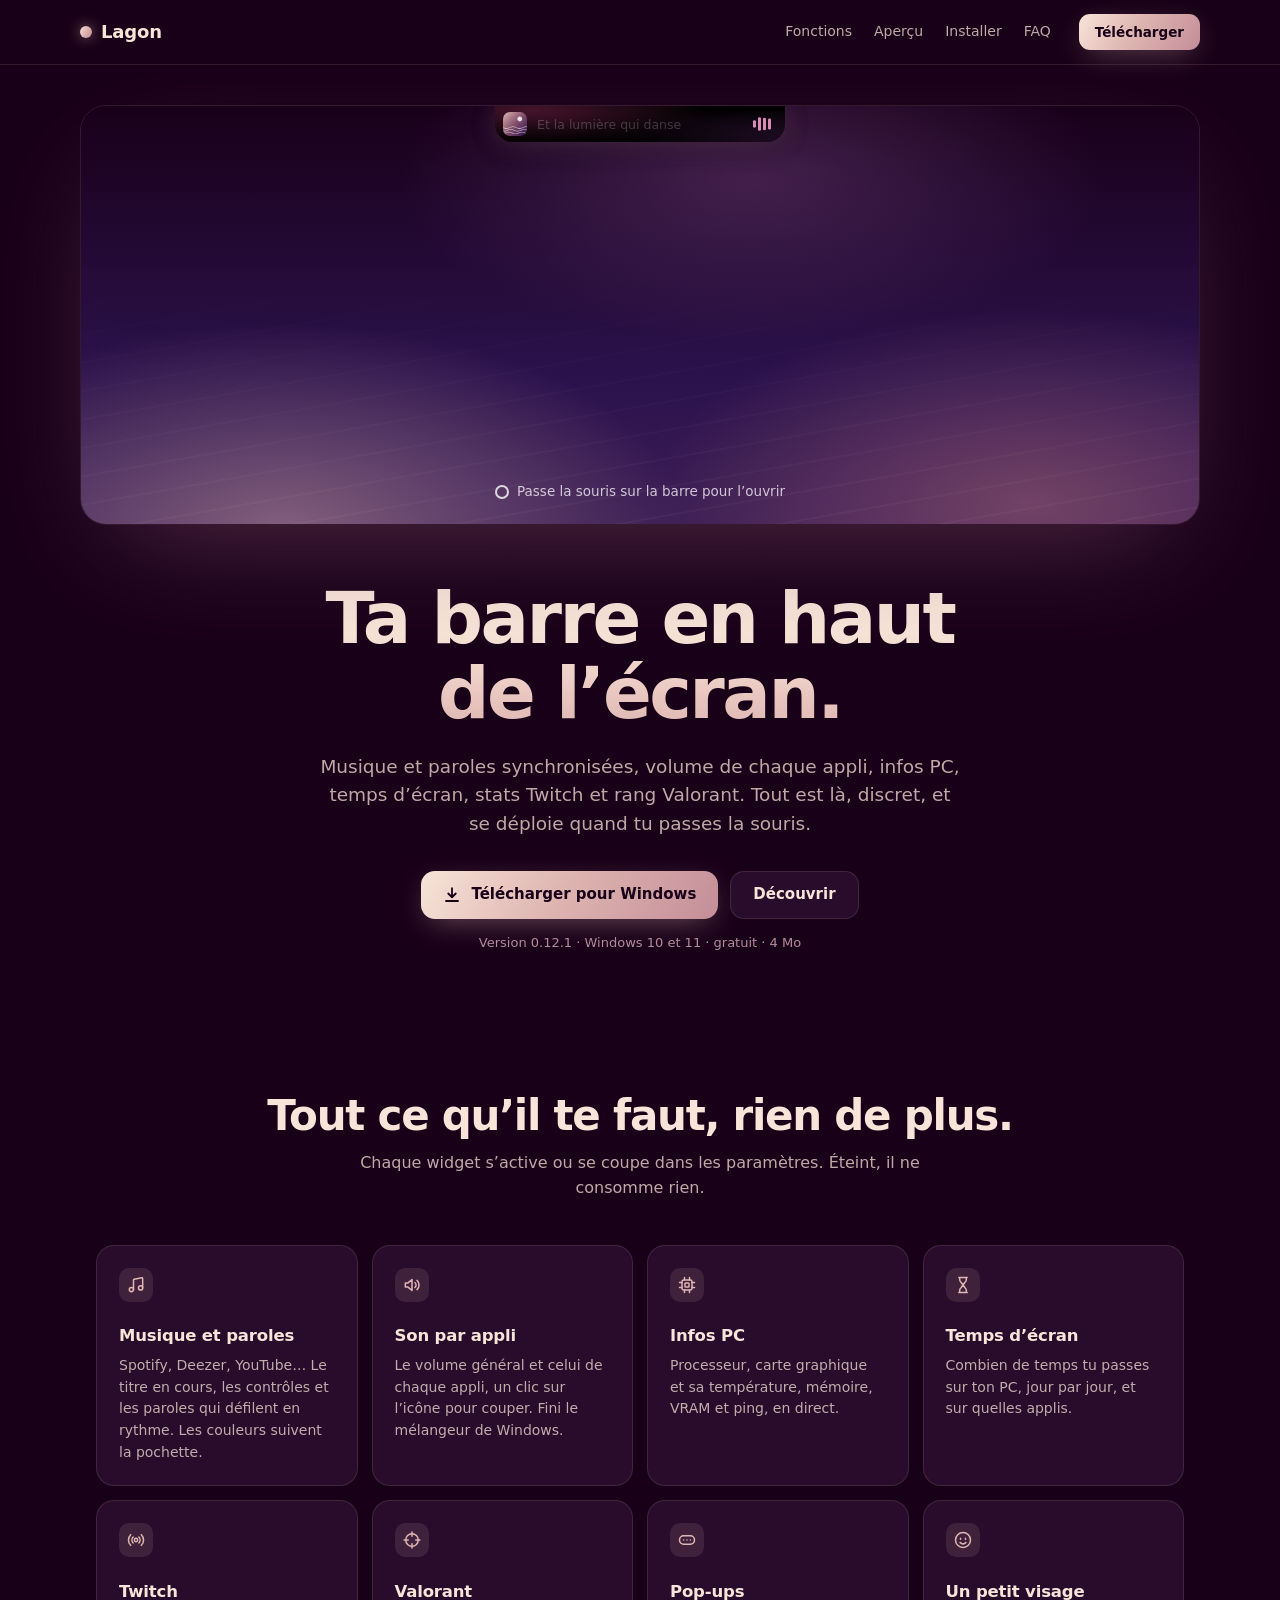
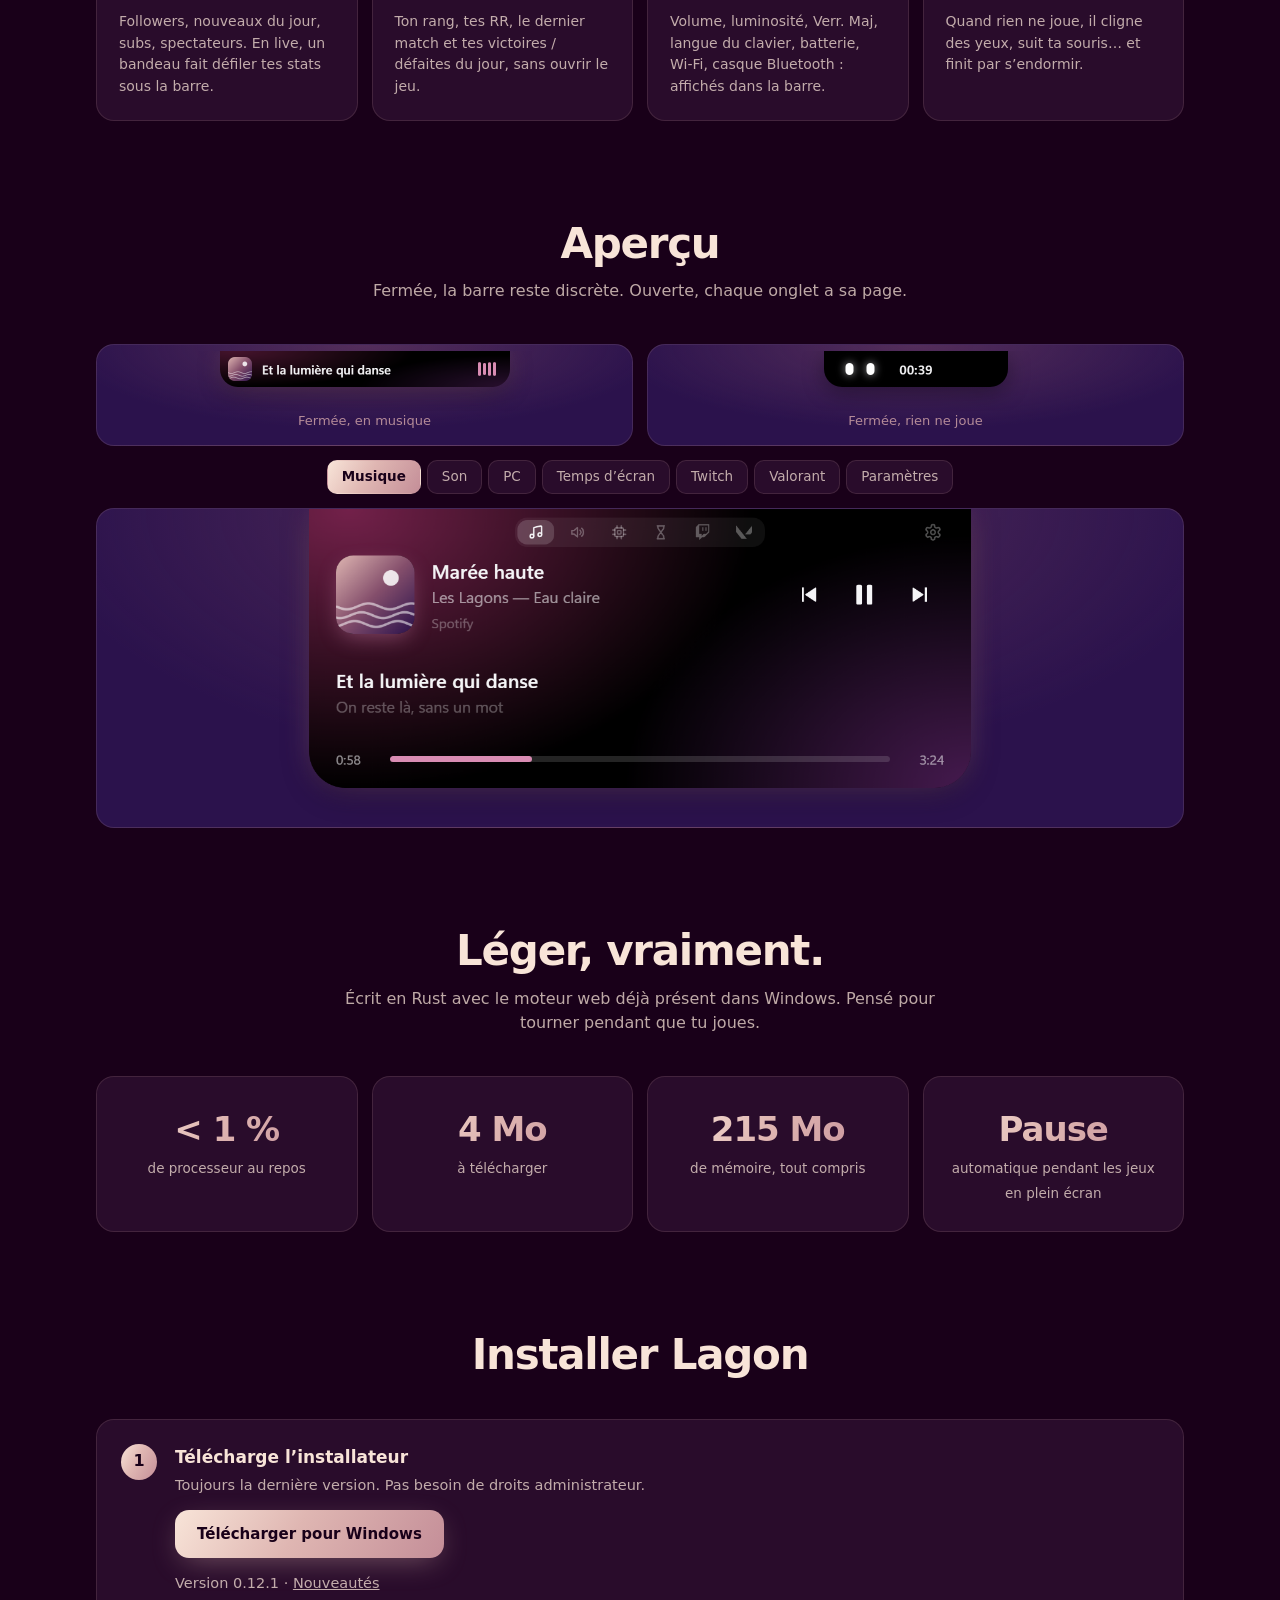
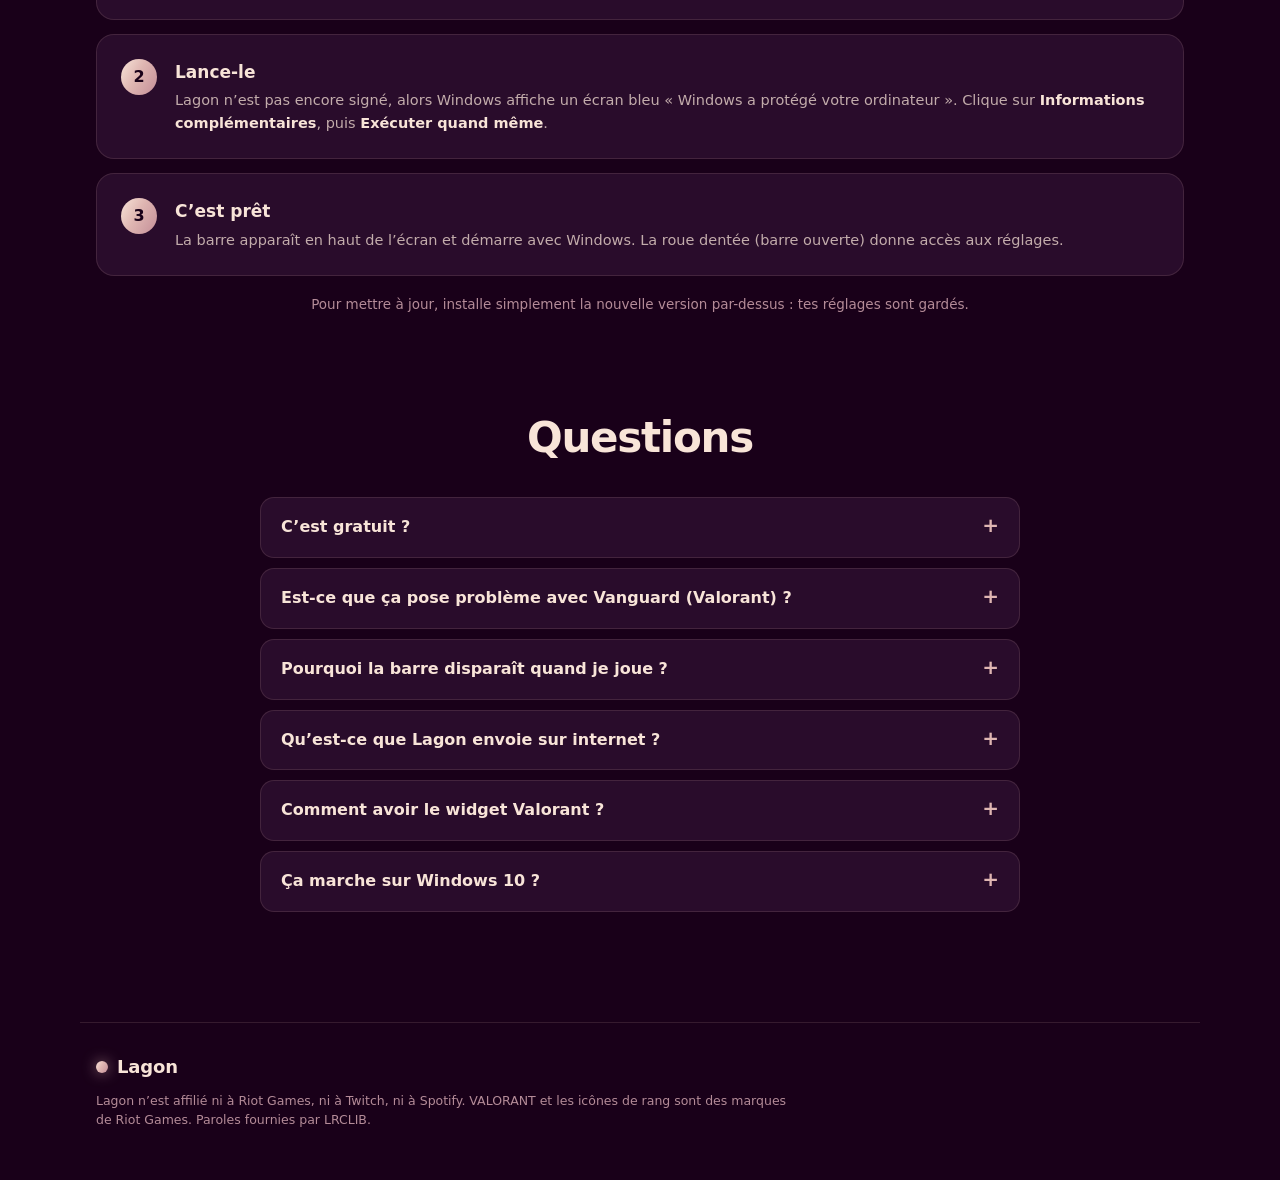
==== index.html @ 58101a04 "Version 0.12.1 : notes et calendrier dans la démo" ====
<!doctype html>
<html lang="fr">
<head>
  <meta charset="utf-8" />
  <meta name="viewport" content="width=device-width, initial-scale=1" />
  <title>Lagon · la barre en haut de ton écran</title>
  <meta name="description" content="Lagon : une barre élégante en haut de l’écran Windows. Musique et paroles, volume par appli, infos PC, temps d’écran, stats Twitch et rang Valorant. Gratuit et léger." />
  <meta property="og:title" content="Lagon · la barre en haut de ton écran" />
  <meta property="og:description" content="Musique et paroles, son, PC, temps d’écran, Twitch et Valorant, dans une barre qui se déploie au survol." />
  <meta property="og:image" content="img/music.png" />
  <meta name="theme-color" content="#190019" />
  <link rel="icon" href="favicon.ico" />
  <link rel="stylesheet" href="site.css" />
</head>
<body>
  <header class="top">
    <a class="brand" href="#"><span class="dot"></span>Lagon</a>
    <nav>
      <a href="#fonctions">Fonctions</a>
      <a href="#apercu">Aperçu</a>
      <a href="#installer">Installer</a>
      <a href="#faq">FAQ</a>
    </nav>
    <a class="btn small dl-link" href="#installer">Télécharger</a>
  </header>

  <!-- hero: a screen with the real Lagon running at its top -->
  <section class="hero">
    <div class="screen" aria-label="Démo de Lagon">
      <div class="wall"></div>
      <div class="demo-wrap"><iframe class="demo" src="demo/index.html" title="Démo interactive de Lagon" loading="eager"></iframe></div>
      <p class="try"><span class="cursor"></span>Passe la souris sur la barre pour l’ouvrir</p>
    </div>

    <div class="hero-text">
      <h1>Ta barre en haut<br />de l’écran.</h1>
      <p class="lead">Musique et paroles synchronisées, volume de chaque appli, infos PC, temps d’écran, stats Twitch et rang Valorant. Tout est là, discret, et se déploie quand tu passes la souris.</p>
      <div class="cta">
        <a class="btn dl-link" href="#installer">
          <svg viewBox="0 0 24 24" aria-hidden="true"><path d="M12 3v12m0 0-5-5m5 5 5-5M4 20h16"/></svg>
          Télécharger pour Windows
        </a>
        <a class="btn ghost" href="#fonctions">Découvrir</a>
      </div>
      <p class="meta"><span class="dl-version">Version 0.12.1</span> · Windows 10 et 11 · gratuit · 4 Mo</p>
    </div>
  </section>

  <!-- features -->
  <section id="fonctions" class="section">
    <h2>Tout ce qu’il te faut, rien de plus.</h2>
    <p class="sub">Chaque widget s’active ou se coupe dans les paramètres. Éteint, il ne consomme rien.</p>
    <div class="features">
      <article class="f">
        <svg viewBox="0 0 24 24"><path d="M9 17.5V6.2a1 1 0 0 1 .78-.98l9-2A1 1 0 0 1 20 4.2v11.3"/><circle cx="6.5" cy="17.5" r="2.5"/><circle cx="17.5" cy="15.5" r="2.5"/></svg>
        <h3>Musique et paroles</h3>
        <p>Spotify, Deezer, YouTube… Le titre en cours, les contrôles et les paroles qui défilent en rythme. Les couleurs suivent la pochette.</p>
      </article>
      <article class="f">
        <svg viewBox="0 0 24 24"><path d="M4 9.5h3.2L12 5.5v13l-4.8-4H4z"/><path d="M15.5 9a4 4 0 0 1 0 6M18 6.5a7.5 7.5 0 0 1 0 11"/></svg>
        <h3>Son par appli</h3>
        <p>Le volume général et celui de chaque appli, un clic sur l’icône pour couper. Fini le mélangeur de Windows.</p>
      </article>
      <article class="f">
        <svg viewBox="0 0 24 24"><rect x="6" y="6" width="12" height="12" rx="2"/><rect x="9.5" y="9.5" width="5" height="5" rx="1"/><path d="M9 3v3M15 3v3M9 18v3M15 18v3M3 9h3M3 15h3M18 9h3M18 15h3"/></svg>
        <h3>Infos PC</h3>
        <p>Processeur, carte graphique et sa température, mémoire, VRAM et ping, en direct.</p>
      </article>
      <article class="f">
        <svg viewBox="0 0 24 24"><path d="M7 3h10M7 21h10M8 3v2.5a4 4 0 0 0 1.6 3.2L12 12l-2.4 3.3A4 4 0 0 0 8 18.5V21M16 3v2.5a4 4 0 0 1-1.6 3.2L12 12l2.4 3.3a4 4 0 0 1 1.6 3.2V21"/></svg>
        <h3>Temps d’écran</h3>
        <p>Combien de temps tu passes sur ton PC, jour par jour, et sur quelles applis.</p>
      </article>
      <article class="f">
        <svg viewBox="0 0 24 24"><circle cx="12" cy="12" r="2"/><path d="M8.5 15.5a5 5 0 0 1 0-7M15.5 8.5a5 5 0 0 1 0 7M5.6 18.4a9 9 0 0 1 0-12.8M18.4 5.6a9 9 0 0 1 0 12.8"/></svg>
        <h3>Twitch</h3>
        <p>Followers, nouveaux du jour, subs, spectateurs. En live, un bandeau fait défiler tes stats sous la barre.</p>
      </article>
      <article class="f">
        <svg viewBox="0 0 24 24"><circle cx="12" cy="12" r="7.5"/><path d="M12 2.5v5M12 16.5v5M2.5 12h5M16.5 12h5"/></svg>
        <h3>Valorant</h3>
        <p>Ton rang, tes RR, le dernier match et tes victoires / défaites du jour, sans ouvrir le jeu.</p>
      </article>
      <article class="f">
        <svg viewBox="0 0 24 24"><rect x="3" y="7" width="18" height="10" rx="5"/><path d="M8 12h.01M12 12h.01M16 12h.01"/></svg>
        <h3>Pop-ups</h3>
        <p>Volume, luminosité, Verr. Maj, langue du clavier, batterie, Wi-Fi, casque Bluetooth : affichés dans la barre.</p>
      </article>
      <article class="f">
        <svg viewBox="0 0 24 24"><circle cx="12" cy="12" r="9"/><path d="M9 10v1M15 10v1M8.5 15a4.5 4.5 0 0 0 7 0"/></svg>
        <h3>Un petit visage</h3>
        <p>Quand rien ne joue, il cligne des yeux, suit ta souris… et finit par s’endormir.</p>
      </article>
    </div>
  </section>

  <!-- screenshots -->
  <section id="apercu" class="section">
    <h2>Aperçu</h2>
    <p class="sub">Fermée, la barre reste discrète. Ouverte, chaque onglet a sa page.</p>
    <div class="closed-shots">
      <figure><img src="img/closed-music.png" alt="Barre fermée pendant la musique : la ligne de paroles en cours" /><figcaption>Fermée, en musique</figcaption></figure>
      <figure><img src="img/closed-face.png" alt="Barre fermée sans musique : l’heure et le petit visage" /><figcaption>Fermée, rien ne joue</figcaption></figure>
    </div>
    <div class="gallery">
      <div class="g-tabs" role="tablist">
        <button role="tab" data-shot="music" class="on">Musique</button>
        <button role="tab" data-shot="sound">Son</button>
        <button role="tab" data-shot="pc">PC</button>
        <button role="tab" data-shot="time">Temps d’écran</button>
        <button role="tab" data-shot="twitch">Twitch</button>
        <button role="tab" data-shot="valorant">Valorant</button>
        <button role="tab" data-shot="settings">Paramètres</button>
      </div>
      <div class="g-view"><img class="g-img" src="img/music.png" alt="Page Musique de Lagon" /></div>
    </div>
  </section>

  <!-- light -->
  <section class="section light">
    <h2>Léger, vraiment.</h2>
    <p class="sub">Écrit en Rust avec le moteur web déjà présent dans Windows. Pensé pour tourner pendant que tu joues.</p>
    <div class="numbers">
      <div><b>&lt; 1 %</b><span>de processeur au repos</span></div>
      <div><b>4 Mo</b><span>à télécharger</span></div>
      <div><b>215 Mo</b><span>de mémoire, tout compris</span></div>
      <div><b>Pause</b><span>automatique pendant les jeux en plein écran</span></div>
    </div>
  </section>

  <!-- install -->
  <section id="installer" class="section">
    <h2>Installer Lagon</h2>
    <ol class="steps">
      <li>
        <span class="n">1</span>
        <div><h3>Télécharge l’installateur</h3><p>Toujours la dernière version. Pas besoin de droits administrateur.</p>
          <a class="btn dl-link" href="#">Télécharger pour Windows</a>
          <p class="meta"><span class="dl-version">Version 0.12.1</span> · <a class="dl-notes" href="#">Nouveautés</a></p></div>
      </li>
      <li>
        <span class="n">2</span>
        <div><h3>Lance-le</h3><p>Lagon n’est pas encore signé, alors Windows affiche un écran bleu « Windows a protégé votre ordinateur ». Clique sur <b>Informations complémentaires</b>, puis <b>Exécuter quand même</b>.</p></div>
      </li>
      <li>
        <span class="n">3</span>
        <div><h3>C’est prêt</h3><p>La barre apparaît en haut de l’écran et démarre avec Windows. La roue dentée (barre ouverte) donne accès aux réglages.</p></div>
      </li>
    </ol>
    <p class="note">Pour mettre à jour, installe simplement la nouvelle version par-dessus : tes réglages sont gardés.</p>
  </section>

  <!-- faq -->
  <section id="faq" class="section">
    <h2>Questions</h2>
    <div class="faq">
      <details><summary>C’est gratuit ?</summary><p>Oui.</p></details>
      <details><summary>Est-ce que ça pose problème avec Vanguard (Valorant) ?</summary><p>Lagon ne touche jamais au jeu : il ne lit pas sa mémoire et ne s’injecte pas dedans. C’est une fenêtre Windows ordinaire, comme Discord ou Spotify. Ton rang vient d’internet (API HenrikDev), pas du jeu.</p></details>
      <details><summary>Pourquoi la barre disparaît quand je joue ?</summary><p>Par défaut, Lagon se cache et se met en pause quand un jeu est en plein écran, pour ne rien te prendre en performances. Tu peux changer ça dans Paramètres → Performance. En mode « plein écran » exclusif, Windows n’affiche de toute façon aucune fenêtre par-dessus le jeu : passe en « fenêtré plein écran » pour voir la barre.</p></details>
      <details><summary>Qu’est-ce que Lagon envoie sur internet ?</summary><p>Seulement ce que tu actives : la recherche des paroles (LRCLIB), tes stats Twitch si tu connectes ta chaîne, ton rang si tu ajoutes ta clé HenrikDev. Pas de compte Lagon, pas de publicité, pas de suivi. Tes identifiants Twitch et ta clé sont chiffrés sur ton PC.</p></details>
      <details><summary>Comment avoir le widget Valorant ?</summary><p>Crée une clé gratuite sur le tableau de bord HenrikDev, puis dans Lagon : Paramètres → Valorant, ajoute ton Riot ID (Pseudo#TAG), ta région et colle la clé.</p></details>
      <details><summary>Ça marche sur Windows 10 ?</summary><p>Oui, Windows 10 et 11 (64 bits).</p></details>
    </div>
  </section>

  <footer class="foot">
    <p><span class="brand"><span class="dot"></span>Lagon</span></p>
    <p class="legal">Lagon n’est affilié ni à Riot Games, ni à Twitch, ni à Spotify. VALORANT et les icônes de rang sont des marques de Riot Games. Paroles fournies par LRCLIB.</p>
  </footer>

  <script src="site.js"></script>
</body>
</html>
---- site.css ----
:root {
  /* palette: #190019 #2B124C #522B5B #854F6C #DFB6B2 #F8E4D8 */
  --bg: #190019;
  --bg2: #2b124c;
  --plum: #522b5b;
  --mauve: #854f6c;
  --blush: #dfb6b2;
  --cream: #f8e4d8;
  --card: rgba(82, 43, 91, 0.28);
  --line: rgba(223, 182, 178, 0.14);
  --text: var(--cream);
  --dim: rgba(248, 228, 216, 0.74);
  --faint: #b48b98;
  --ink: #190019;                 /* text on light buttons */
  --a1: var(--blush);
  --a2: var(--mauve);
  --grad: linear-gradient(120deg, var(--cream), var(--blush) 45%, #c48e98);
  --radius: 18px;
  --ease: cubic-bezier(0.2, 0.8, 0.2, 1);
}

* { box-sizing: border-box; margin: 0; padding: 0; }
html { scroll-behavior: smooth; }
body {
  background: var(--bg);
  color: var(--text);
  font-family: "Segoe UI Variable Display", "Segoe UI", system-ui, -apple-system, sans-serif;
  line-height: 1.55;
  -webkit-font-smoothing: antialiased;
  overflow-x: hidden;
}
a { color: inherit; text-decoration: none; }
img { max-width: 100%; display: block; }
svg { fill: none; stroke: currentColor; stroke-width: 1.8; stroke-linecap: round; stroke-linejoin: round; }

/* ---------- header ---------- */
.top {
  position: sticky; top: 0; z-index: 10;
  display: flex; align-items: center; gap: 28px;
  padding: 14px max(16px, calc((100vw - 1120px) / 2));
  background: rgba(25, 0, 25, 0.75);
  backdrop-filter: blur(14px);
  border-bottom: 1px solid var(--line);
}
.brand { display: inline-flex; align-items: center; gap: 9px; font-weight: 700; font-size: 18px; letter-spacing: -0.01em; }
.dot { width: 12px; height: 12px; border-radius: 50%; background: var(--grad); box-shadow: 0 0 14px rgba(223, 182, 178, 0.6); }
.top nav { display: flex; gap: 22px; margin-left: auto; font-size: 14px; color: var(--dim); }
.top nav a:hover { color: var(--text); }

/* ---------- buttons ---------- */
.btn {
  display: inline-flex; align-items: center; gap: 10px;
  height: 48px; padding: 0 22px; border-radius: 14px;
  background: var(--grad); color: var(--ink); font-weight: 650; font-size: 15px;
  box-shadow: 0 8px 30px -8px rgba(223, 182, 178, 0.45);
  transition: transform 0.2s var(--ease), box-shadow 0.2s var(--ease), filter 0.2s;
}
.btn:hover { transform: translateY(-2px); box-shadow: 0 14px 36px -10px rgba(223, 182, 178, 0.6); }
.btn svg { width: 18px; height: 18px; stroke-width: 2.4; }
.btn.small { height: 36px; padding: 0 16px; font-size: 13.5px; border-radius: 11px; }
.btn.ghost { background: var(--card); color: var(--text); border: 1px solid var(--line); box-shadow: none; }
.btn.ghost:hover { background: rgba(133, 79, 108, 0.35); }

/* ---------- hero ---------- */
.hero { padding: 40px 16px 30px; max-width: 1152px; margin: 0 auto; }
.screen {
  position: relative; height: 420px; border-radius: 26px; overflow: hidden;
  border: 1px solid var(--line);
  box-shadow: 0 40px 120px -40px rgba(133, 79, 108, 0.6);
}
.wall {
  position: absolute; inset: 0;
  background:
    radial-gradient(60% 80% at 18% 100%, rgba(223, 182, 178, 0.42), transparent 60%),
    radial-gradient(55% 75% at 85% 95%, rgba(133, 79, 108, 0.75), transparent 62%),
    radial-gradient(45% 55% at 60% 18%, rgba(82, 43, 91, 0.7), transparent 70%),
    linear-gradient(180deg, #190019, #2b124c 65%, #3c1d55);
}
.wall::after { /* soft water lines */
  content: ""; position: absolute; inset: 0;
  background: repeating-linear-gradient(170deg, rgba(248, 228, 216, 0.04) 0 2px, transparent 2px 28px);
  mask-image: linear-gradient(180deg, transparent 35%, #000);
}
/* same size as Lagon's window: room for the big settings card (720x420) */
.demo-wrap { position: absolute; z-index: 1; top: 0; left: 50%; width: 800px; height: 456px; transform: translateX(-50%) scale(var(--s, 1)); transform-origin: top center; }
.demo { width: 800px; height: 456px; border: 0; background: transparent; color-scheme: normal; }
.try {
  position: absolute; left: 0; right: 0; bottom: 22px; text-align: center;
  font-size: 13.5px; color: rgba(255, 255, 255, 0.75);
  display: flex; align-items: center; justify-content: center; gap: 8px;
}
.cursor { width: 14px; height: 14px; border: 2px solid rgba(255, 255, 255, 0.8); border-radius: 50%; animation: ping 1.8s var(--ease) infinite; }
@keyframes ping { 0% { transform: scale(0.7); opacity: 1; } 100% { transform: scale(1.4); opacity: 0; } }
@media (prefers-reduced-motion: reduce) { .cursor { animation: none; } html { scroll-behavior: auto; } }

.hero-text { text-align: center; padding: 56px 0 20px; }
h1 {
  font-size: clamp(38px, 6.4vw, 72px); line-height: 1.04; letter-spacing: -0.035em; font-weight: 750;
  background: linear-gradient(180deg, var(--cream) 35%, var(--blush)); -webkit-background-clip: text; background-clip: text; color: transparent;
}
.lead { max-width: 640px; margin: 22px auto 0; font-size: clamp(16px, 2vw, 18.5px); color: var(--dim); }
.cta { display: flex; gap: 12px; justify-content: center; flex-wrap: wrap; margin-top: 32px; }
.meta { margin-top: 14px; font-size: 13px; color: var(--faint); }
.meta a { text-decoration: underline; }

/* ---------- sections ---------- */
.section { max-width: 1120px; margin: 0 auto; padding: 90px 16px 10px; scroll-margin-top: 0; }
.section h2 { scroll-margin-top: 90px; }
h2 { font-size: clamp(28px, 4vw, 42px); letter-spacing: -0.03em; line-height: 1.1; font-weight: 720; text-align: center; }
.sub { text-align: center; color: var(--dim); margin: 12px auto 0; max-width: 620px; }

.features { display: grid; grid-template-columns: repeat(4, 1fr); gap: 14px; margin-top: 44px; }
.f {
  padding: 22px; border-radius: var(--radius); background: var(--card); border: 1px solid var(--line);
  transition: transform 0.25s var(--ease), border-color 0.25s, background 0.25s;
}
.f:hover { transform: translateY(-3px); border-color: rgba(223, 182, 178, 0.35); background: rgba(82, 43, 91, 0.42); }
.f svg { width: 34px; height: 34px; padding: 7px; border-radius: 10px; color: var(--blush); background: rgba(223, 182, 178, 0.12); }
.f h3 { font-size: 16.5px; margin: 14px 0 6px; letter-spacing: -0.01em; }
.f p { font-size: 14px; color: var(--dim); }

/* ---------- screenshots ---------- */
.closed-shots { display: grid; grid-template-columns: 1fr 1fr; gap: 14px; margin-top: 40px; }
.closed-shots figure, .g-view {
  border-radius: var(--radius); border: 1px solid var(--line);
  background: radial-gradient(80% 120% at 50% 0%, rgba(133, 79, 108, 0.45), transparent 70%), var(--bg2);
}
.closed-shots figure { padding: 0 10px 14px; overflow: hidden; }
.closed-shots img { margin: 6px auto 0; width: 100%; max-width: 350px; }
figcaption { text-align: center; font-size: 13px; color: var(--faint); }

.gallery { margin-top: 14px; }
.g-tabs { display: flex; gap: 6px; justify-content: center; flex-wrap: wrap; margin-bottom: 14px; }
.g-tabs button {
  font: inherit; font-size: 13.5px; color: var(--dim); background: var(--card); border: 1px solid var(--line);
  height: 34px; padding: 0 14px; border-radius: 10px; cursor: pointer; transition: all 0.2s var(--ease);
}
.g-tabs button:hover { color: var(--text); }
.g-tabs button.on { color: var(--ink); background: var(--grad); border-color: transparent; font-weight: 600; }
.g-view { padding: 0 16px; display: flex; justify-content: center; overflow: hidden; }
.g-img { width: 100%; max-width: 760px; transition: opacity 0.25s var(--ease); }
.g-img.fade { opacity: 0; }

/* ---------- numbers ---------- */
.numbers { display: grid; grid-template-columns: repeat(4, 1fr); gap: 14px; margin-top: 40px; }
.numbers div { padding: 26px 20px; border-radius: var(--radius); background: var(--card); border: 1px solid var(--line); text-align: center; }
.numbers b {
  display: block; font-size: 34px; letter-spacing: -0.03em; font-weight: 750;
  background: var(--grad); -webkit-background-clip: text; background-clip: text; color: transparent;
}
.numbers span { font-size: 13.5px; color: var(--dim); }

/* ---------- install ---------- */
.steps { list-style: none; display: grid; gap: 14px; margin-top: 40px; }
.steps li { display: flex; gap: 18px; padding: 24px; border-radius: var(--radius); background: var(--card); border: 1px solid var(--line); }
.n {
  flex: none; width: 36px; height: 36px; border-radius: 50%; display: grid; place-items: center;
  background: var(--grad); color: var(--ink); font-weight: 750;
}
.steps h3 { font-size: 17px; margin-bottom: 4px; }
.steps p { color: var(--dim); font-size: 14.5px; }
.steps b { color: var(--text); }
.steps .btn { margin-top: 14px; }
.note { text-align: center; color: var(--faint); font-size: 13.5px; margin-top: 18px; }

/* ---------- faq ---------- */
.faq { max-width: 760px; margin: 36px auto 0; display: grid; gap: 10px; }
details { border-radius: 14px; background: var(--card); border: 1px solid var(--line); padding: 0 20px; }
summary { cursor: pointer; list-style: none; padding: 17px 0; font-weight: 600; display: flex; justify-content: space-between; gap: 12px; }
summary::-webkit-details-marker { display: none; }
summary::after { content: "+"; color: var(--a1); font-size: 20px; line-height: 1; transition: transform 0.2s var(--ease); }
details[open] summary::after { transform: rotate(45deg); }
details p { color: var(--dim); font-size: 14.5px; padding-bottom: 18px; }

/* ---------- footer ---------- */
.foot { max-width: 1120px; margin: 100px auto 0; padding: 30px 16px 50px; border-top: 1px solid var(--line); display: grid; gap: 10px; }
.legal { font-size: 12.5px; color: var(--faint); max-width: 700px; }

/* ---------- smaller screens ---------- */
@media (max-width: 900px) {
  .features { grid-template-columns: repeat(2, 1fr); }
  .numbers { grid-template-columns: repeat(2, 1fr); }
  .top nav { display: none; }
  .top .btn { margin-left: auto; }
}
@media (max-width: 560px) {
  .features, .closed-shots { grid-template-columns: 1fr; }
  .screen { height: 300px; border-radius: 20px; }
  .hero-text { padding-top: 40px; }
  .steps li { padding: 18px; gap: 14px; }
  .section { padding-top: 70px; }
}
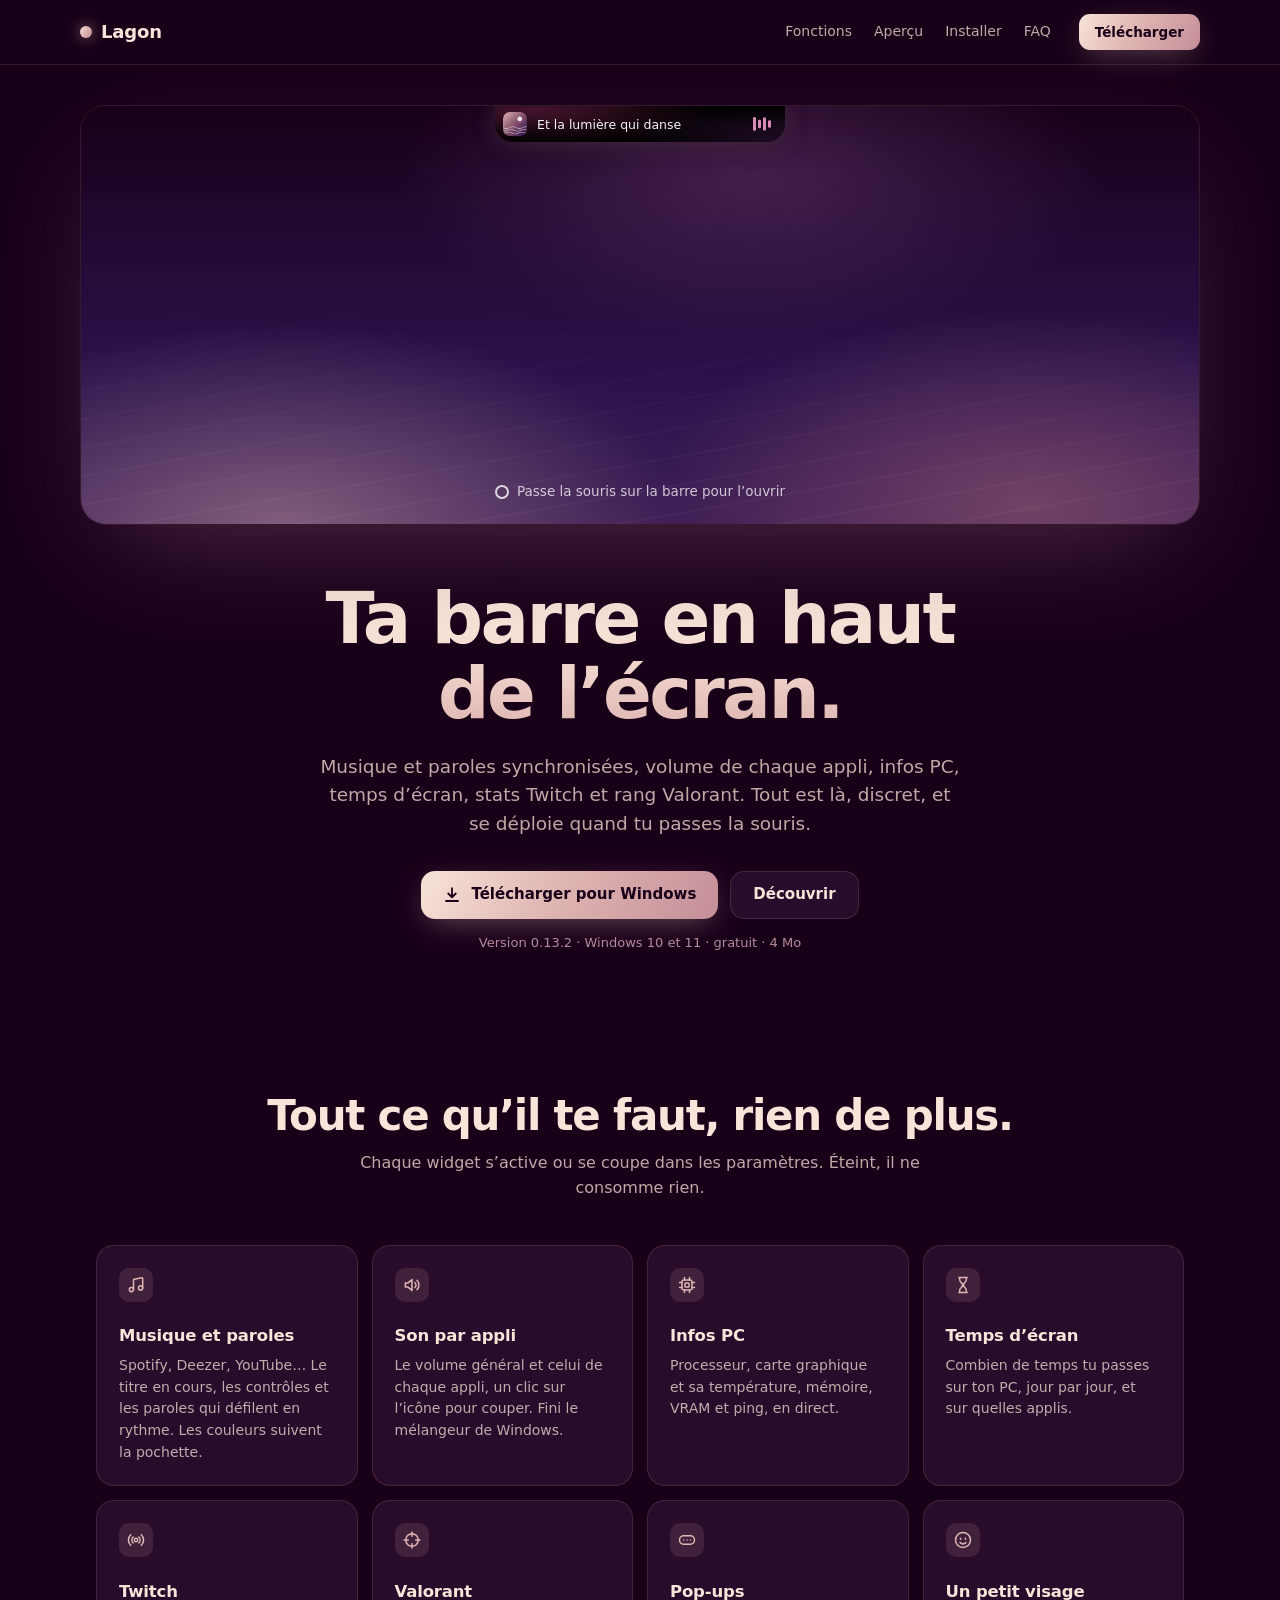
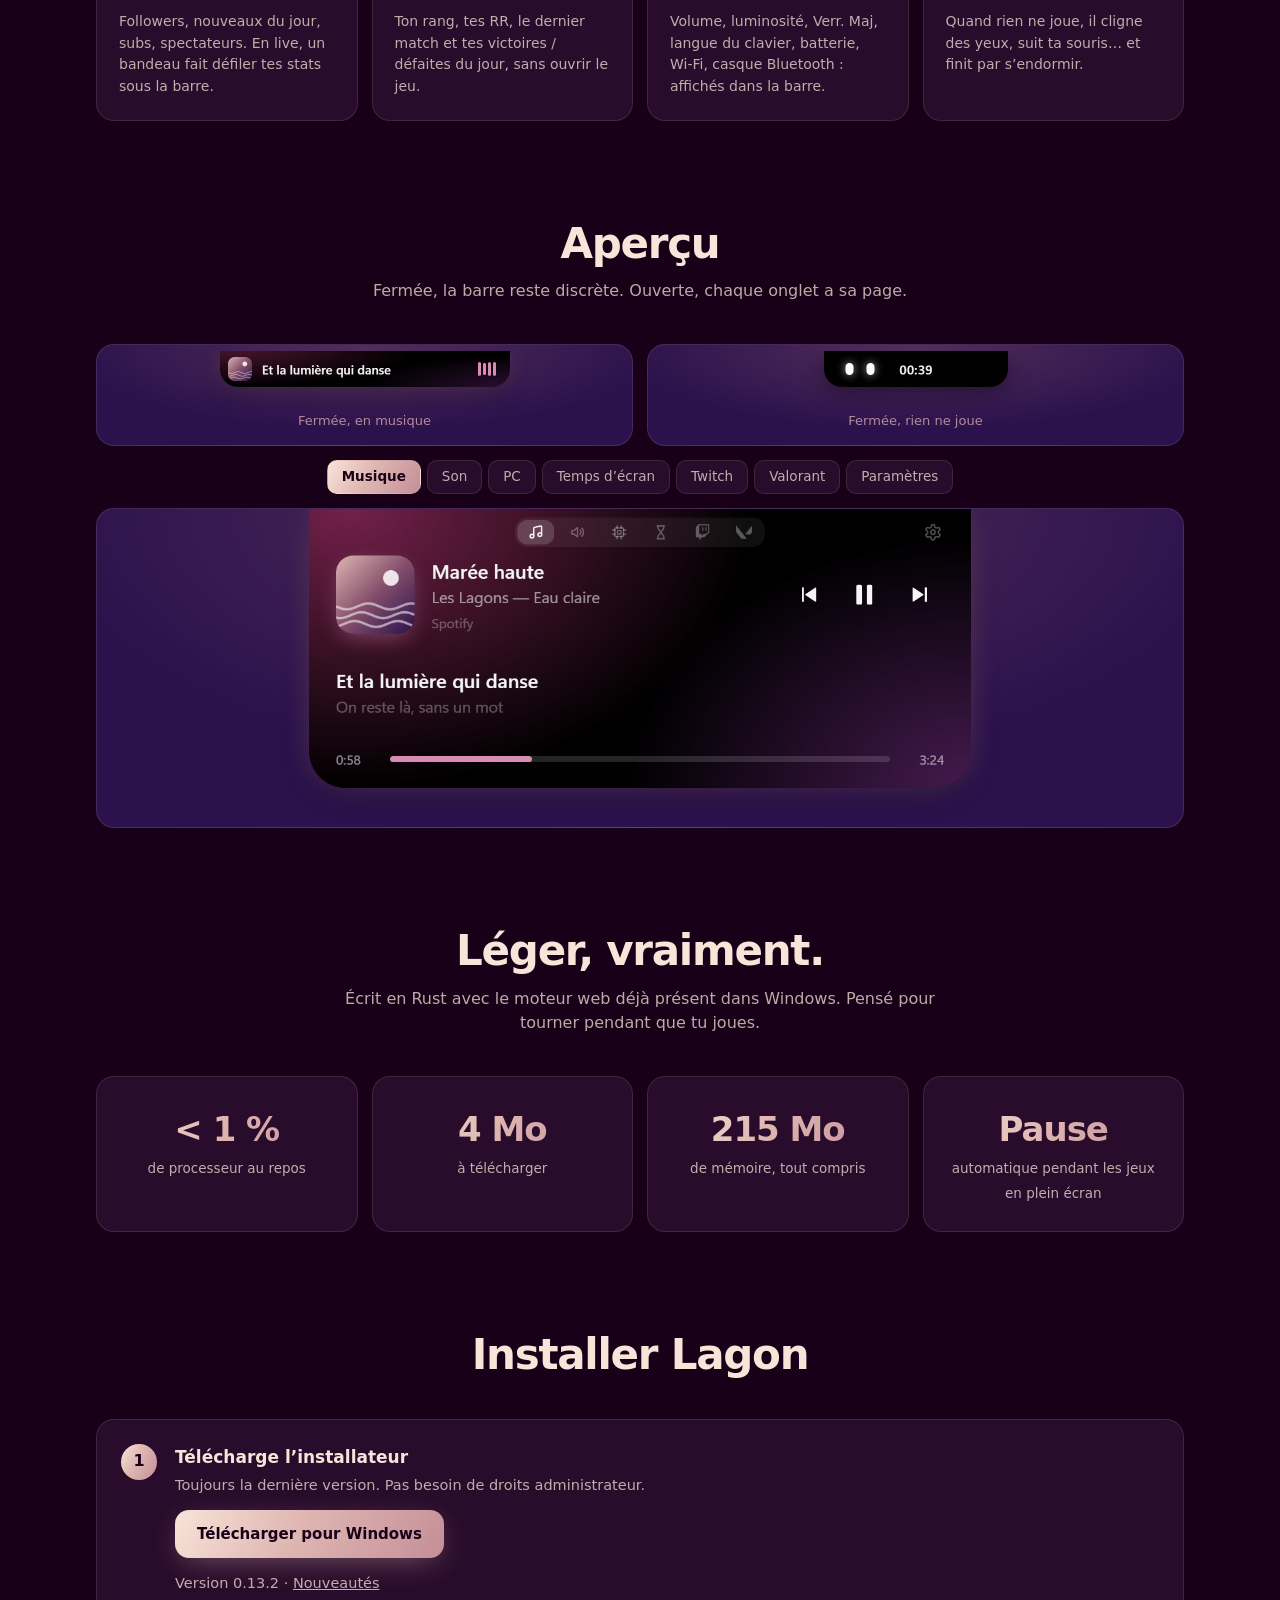
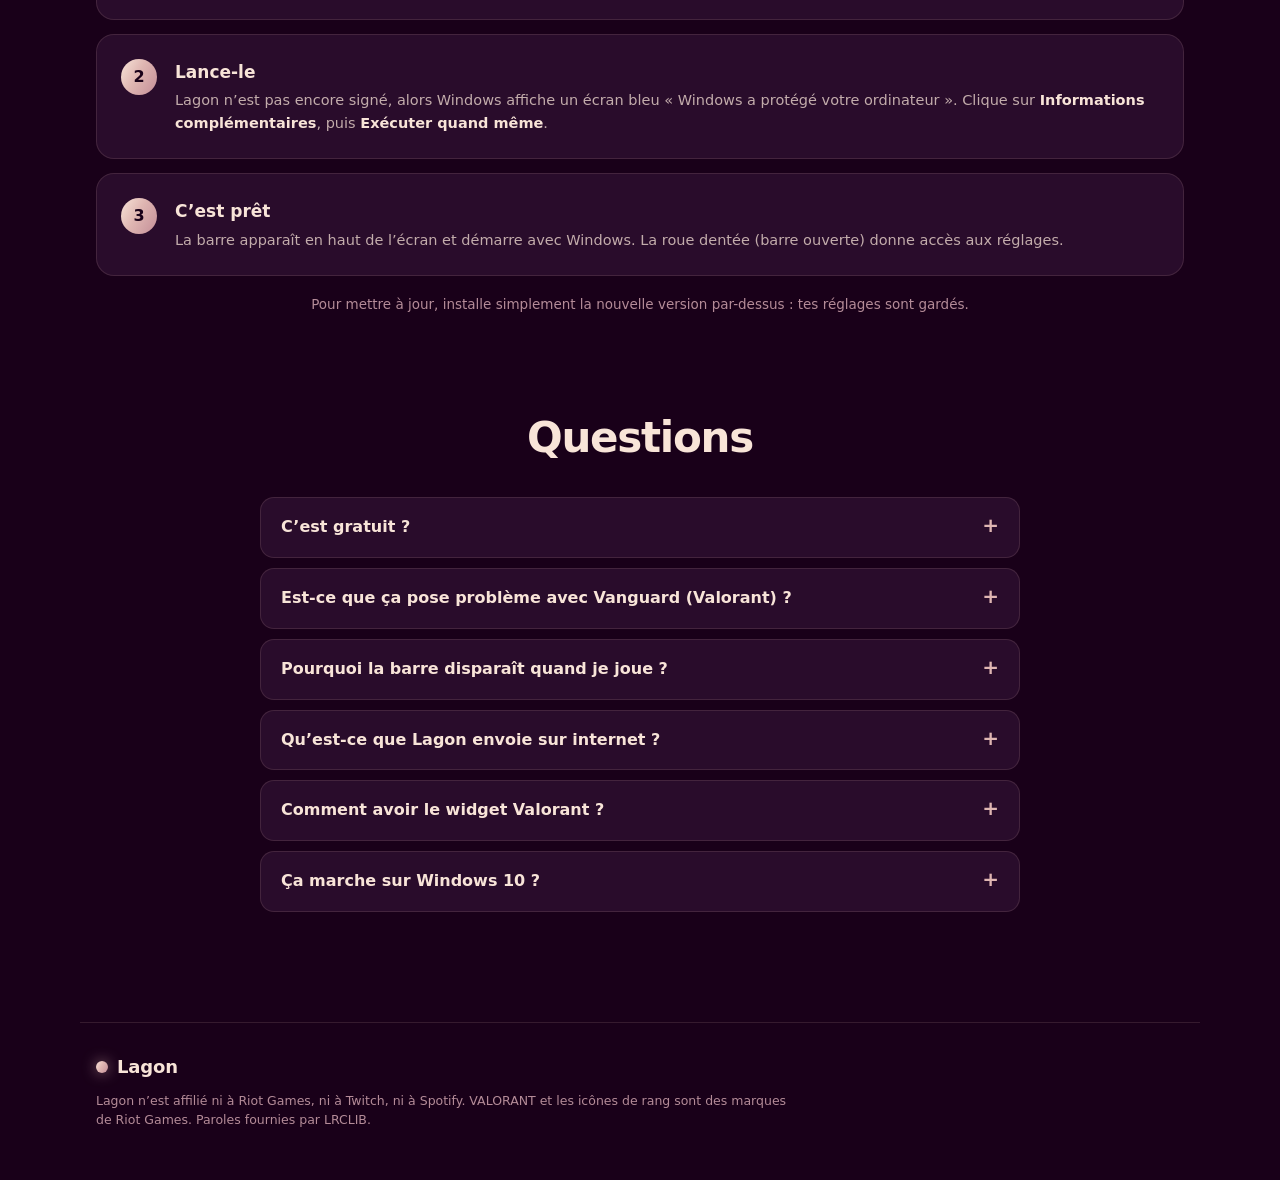
==== commit aa8d28da: "Version 0.13.2 : minuteur de livraison" ====
--- a/index.html
+++ b/index.html
@@ -42,7 +42,7 @@
         </a>
         <a class="btn ghost" href="#fonctions">Découvrir</a>
       </div>
-      <p class="meta"><span class="dl-version">Version 0.12.1</span> · Windows 10 et 11 · gratuit · 4 Mo</p>
+      <p class="meta"><span class="dl-version">Version 0.13.2</span> · Windows 10 et 11 · gratuit · 4 Mo</p>
     </div>
   </section>
 
@@ -136,7 +136,7 @@
         <span class="n">1</span>
         <div><h3>Télécharge l’installateur</h3><p>Toujours la dernière version. Pas besoin de droits administrateur.</p>
           <a class="btn dl-link" href="#">Télécharger pour Windows</a>
-          <p class="meta"><span class="dl-version">Version 0.12.1</span> · <a class="dl-notes" href="#">Nouveautés</a></p></div>
+          <p class="meta"><span class="dl-version">Version 0.13.2</span> · <a class="dl-notes" href="#">Nouveautés</a></p></div>
       </li>
       <li>
         <span class="n">2</span>
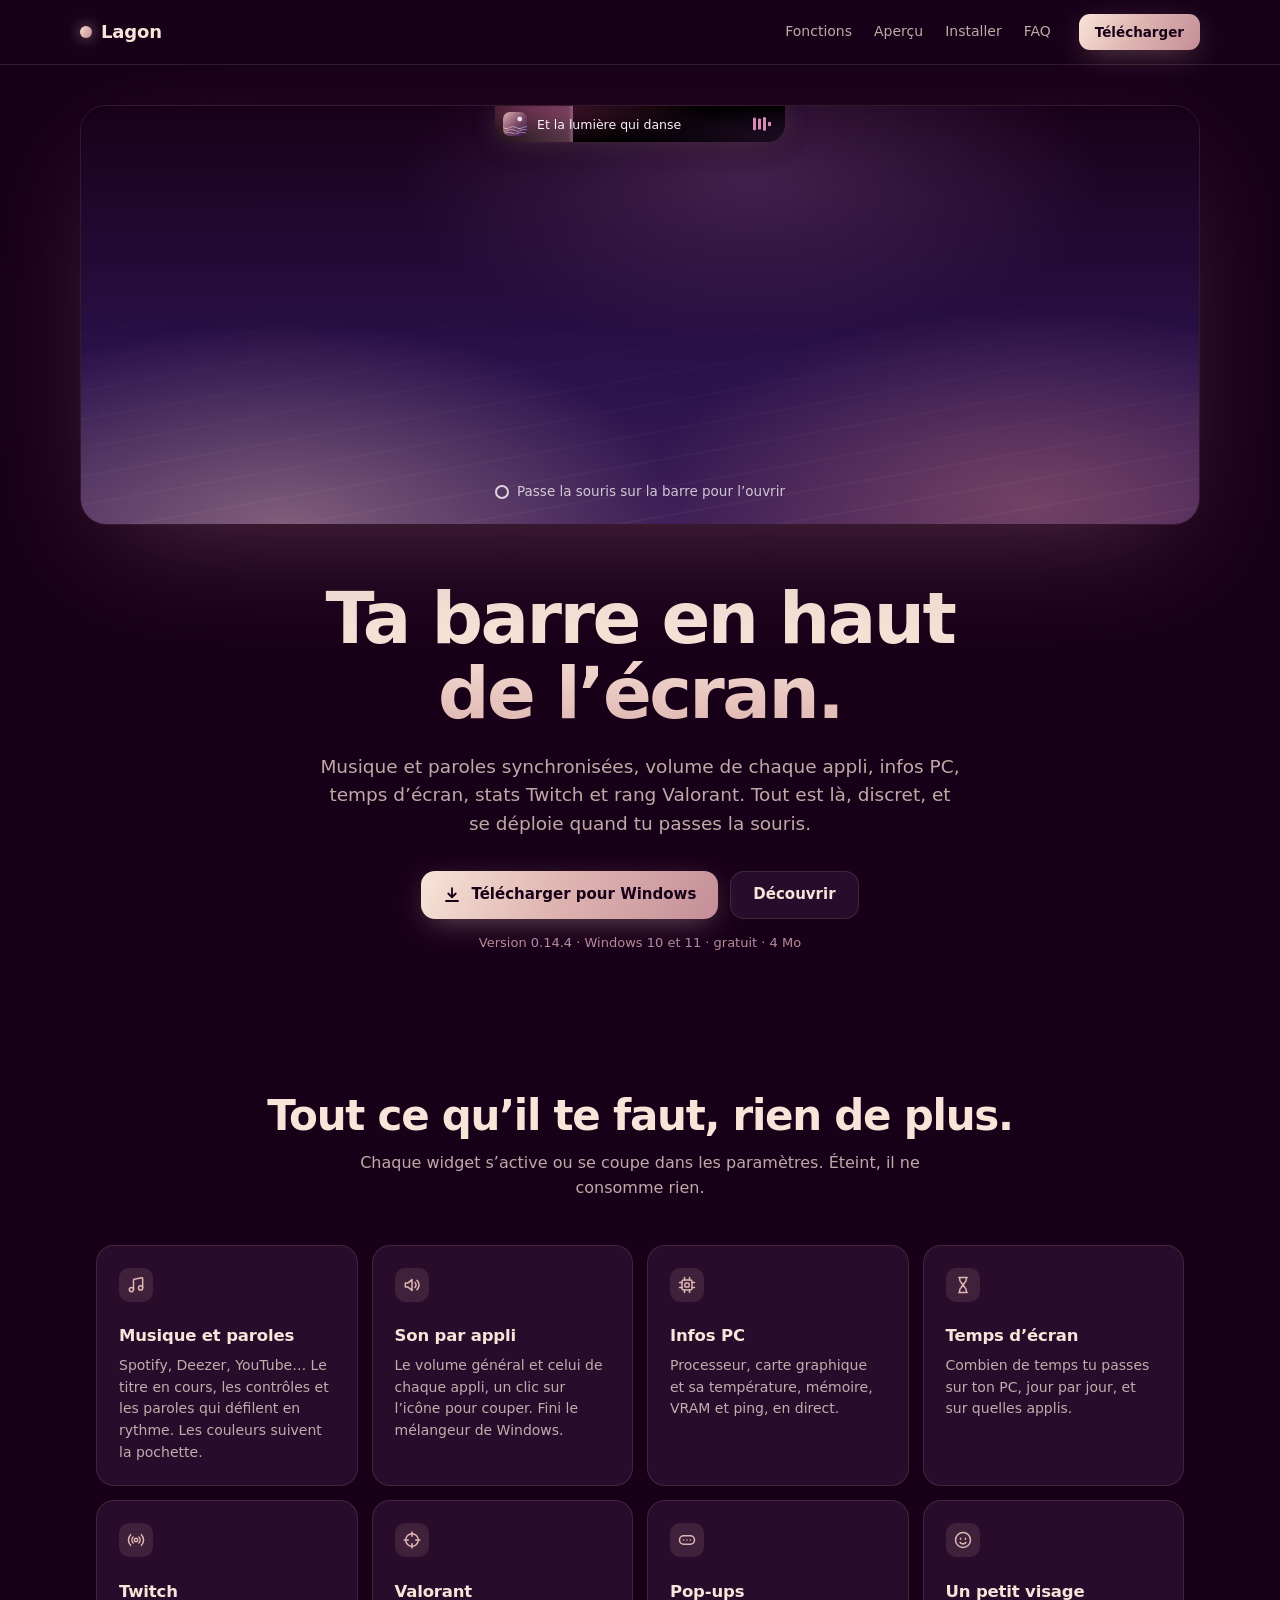
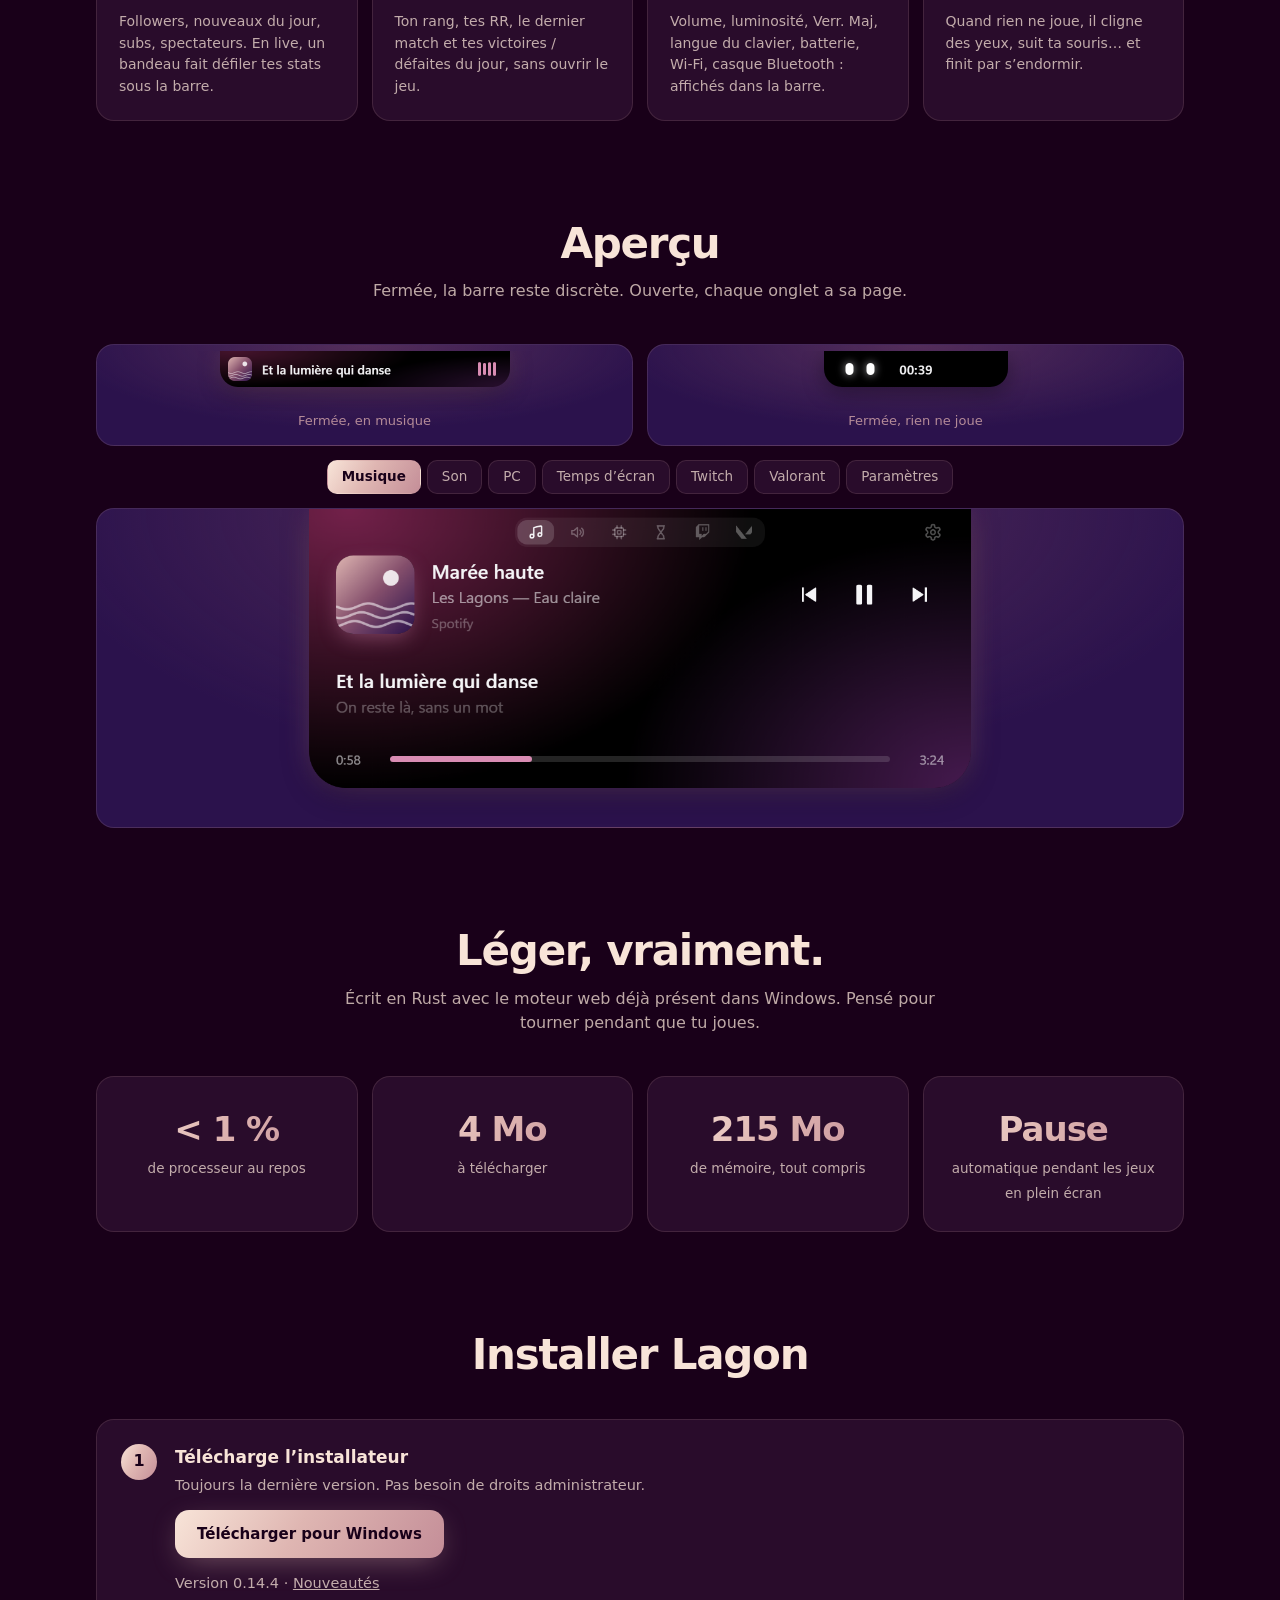
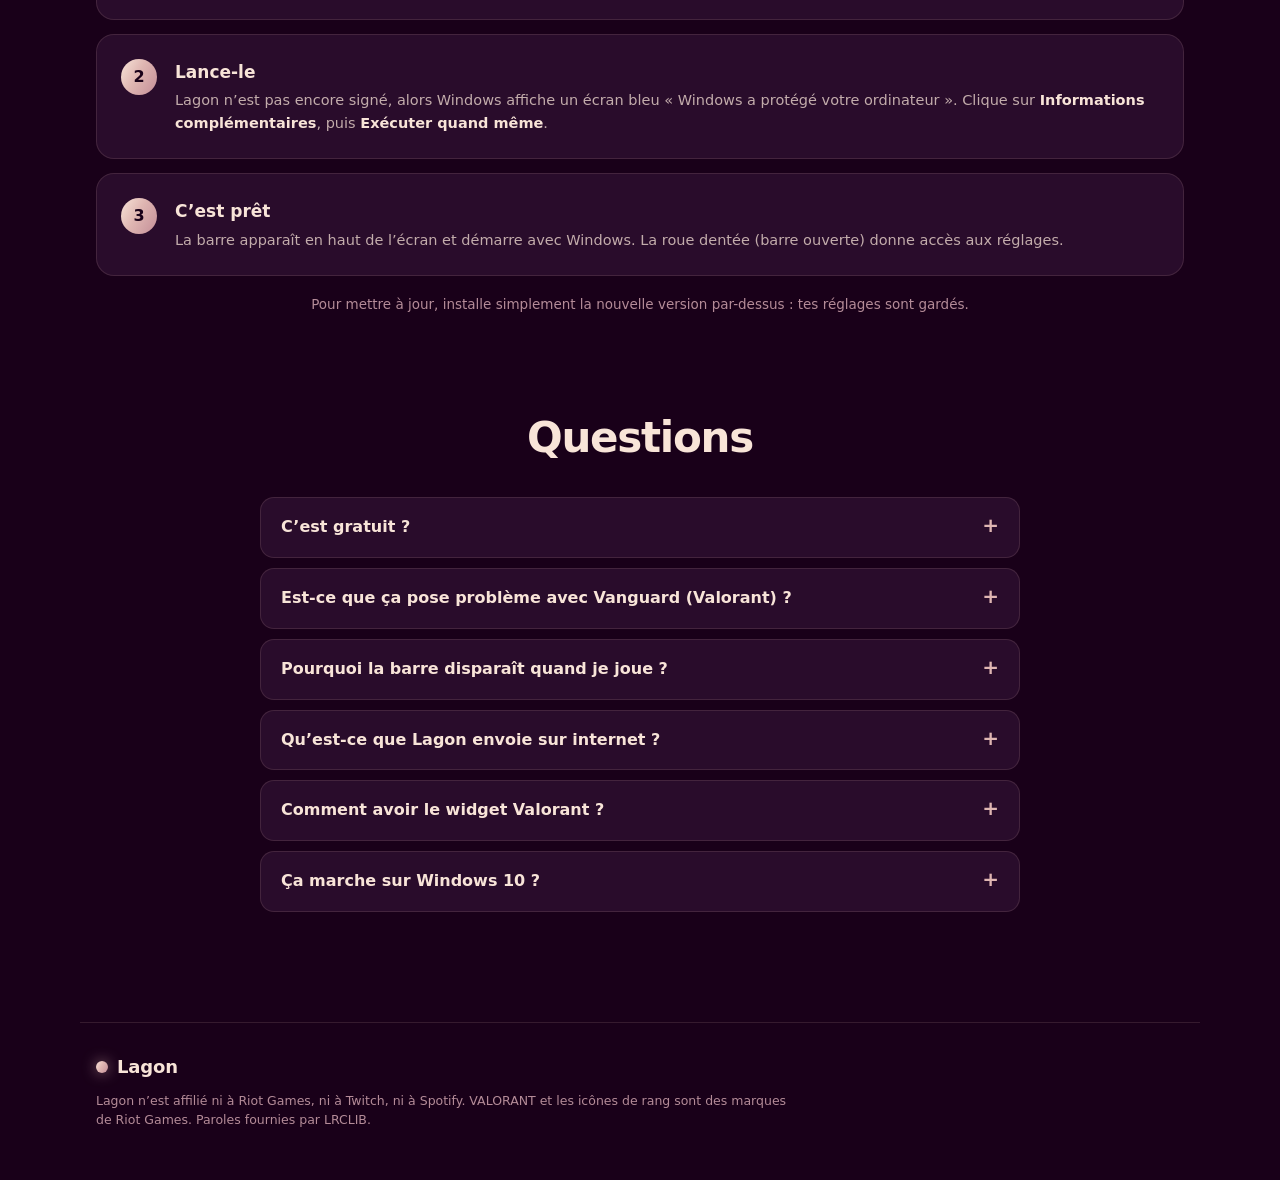
==== commit ad6f0000: "Version 0.14.4 : rang d'ancienneté, titre qui défile, couleur de la musique" ====
--- a/index.html
+++ b/index.html
@@ -42,7 +42,7 @@
         </a>
         <a class="btn ghost" href="#fonctions">Découvrir</a>
       </div>
-      <p class="meta"><span class="dl-version">Version 0.13.2</span> · Windows 10 et 11 · gratuit · 4 Mo</p>
+      <p class="meta"><span class="dl-version">Version 0.14.4</span> · Windows 10 et 11 · gratuit · 4 Mo</p>
     </div>
   </section>
 
@@ -136,7 +136,7 @@
         <span class="n">1</span>
         <div><h3>Télécharge l’installateur</h3><p>Toujours la dernière version. Pas besoin de droits administrateur.</p>
           <a class="btn dl-link" href="#">Télécharger pour Windows</a>
-          <p class="meta"><span class="dl-version">Version 0.13.2</span> · <a class="dl-notes" href="#">Nouveautés</a></p></div>
+          <p class="meta"><span class="dl-version">Version 0.14.4</span> · <a class="dl-notes" href="#">Nouveautés</a></p></div>
       </li>
       <li>
         <span class="n">2</span>
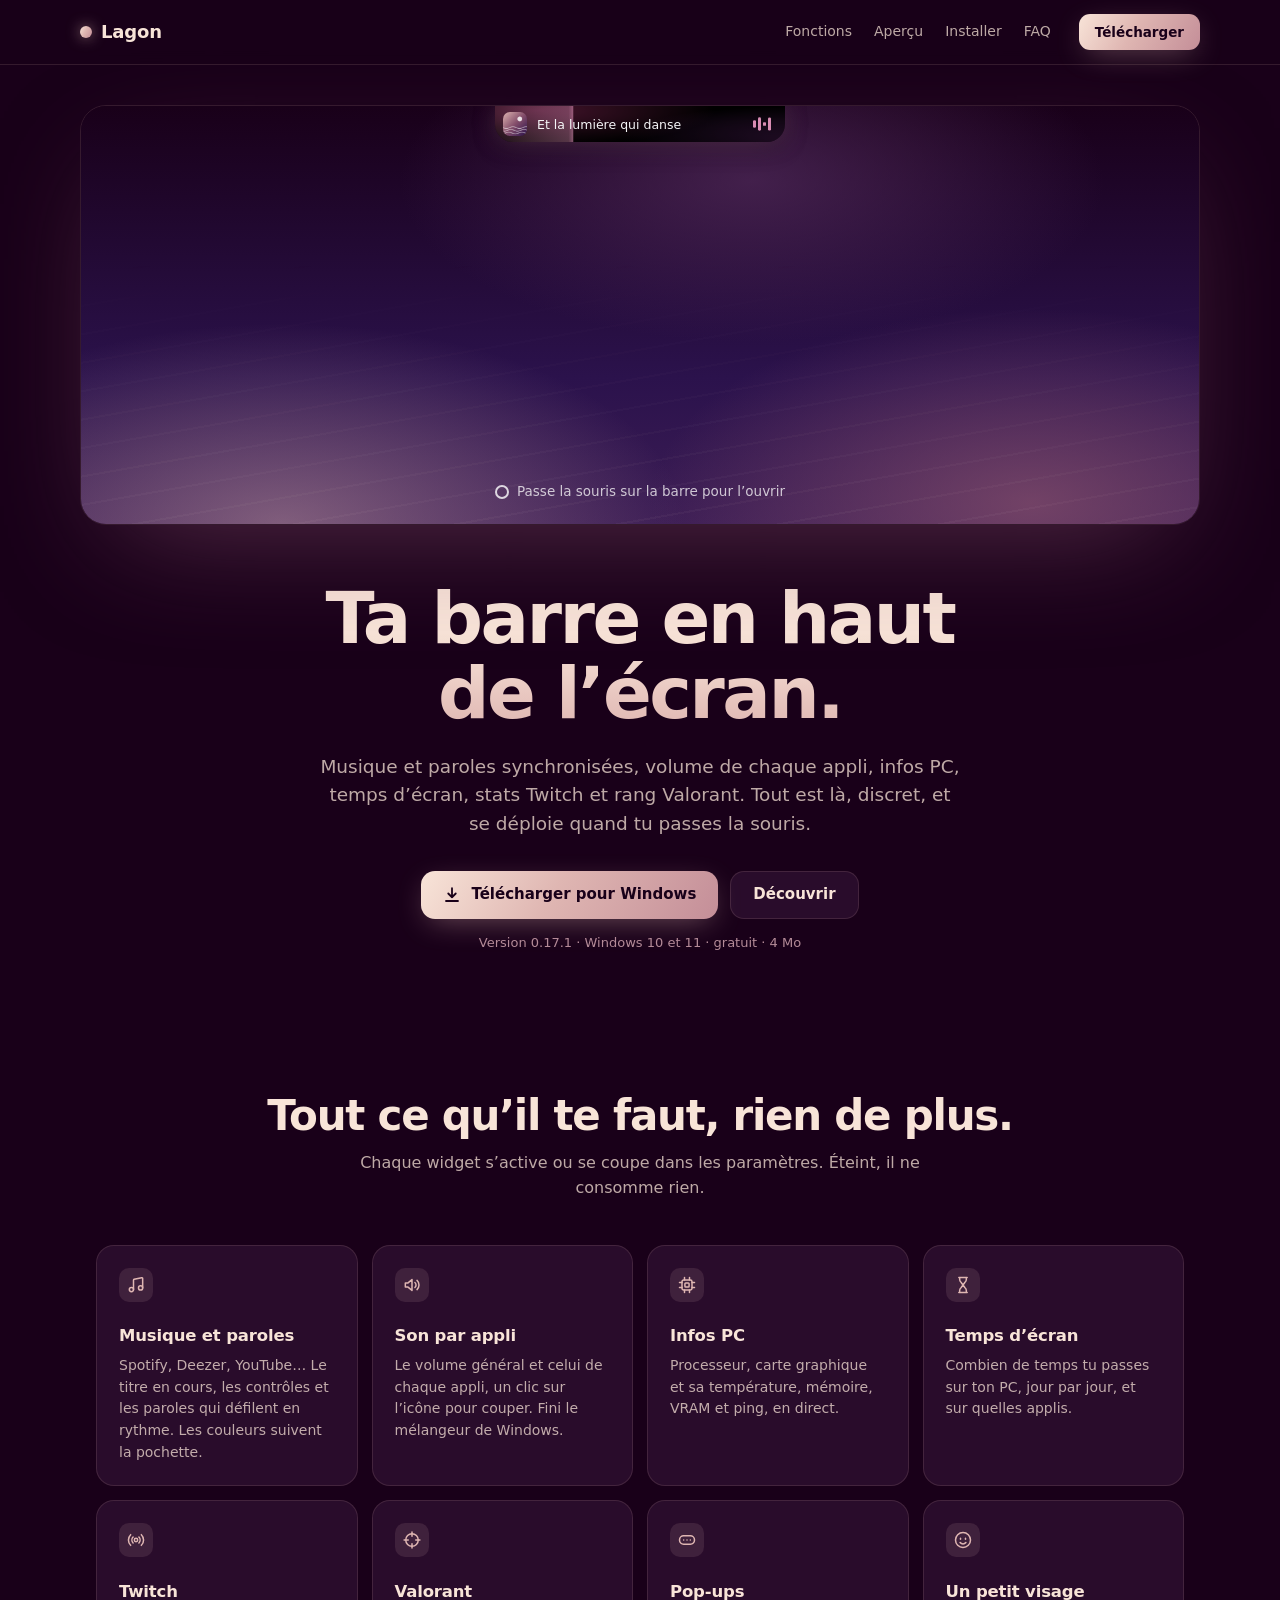
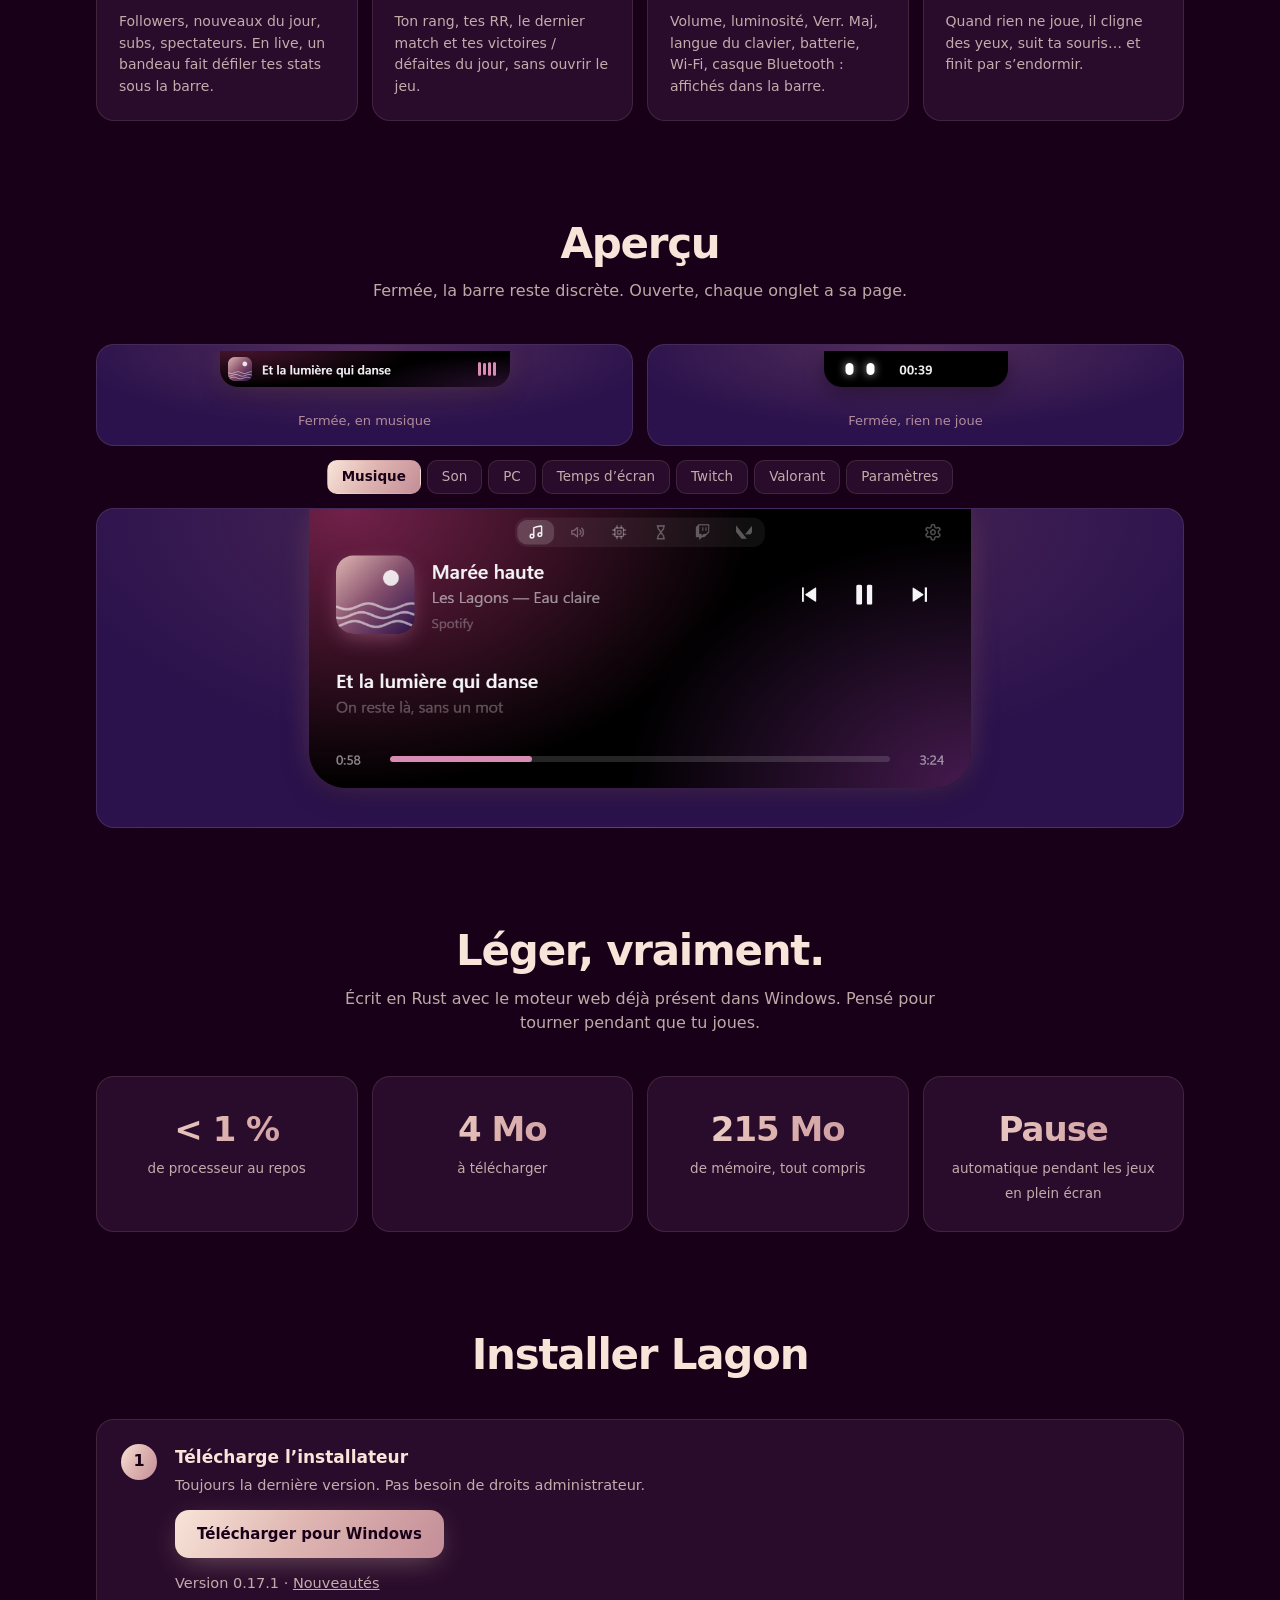
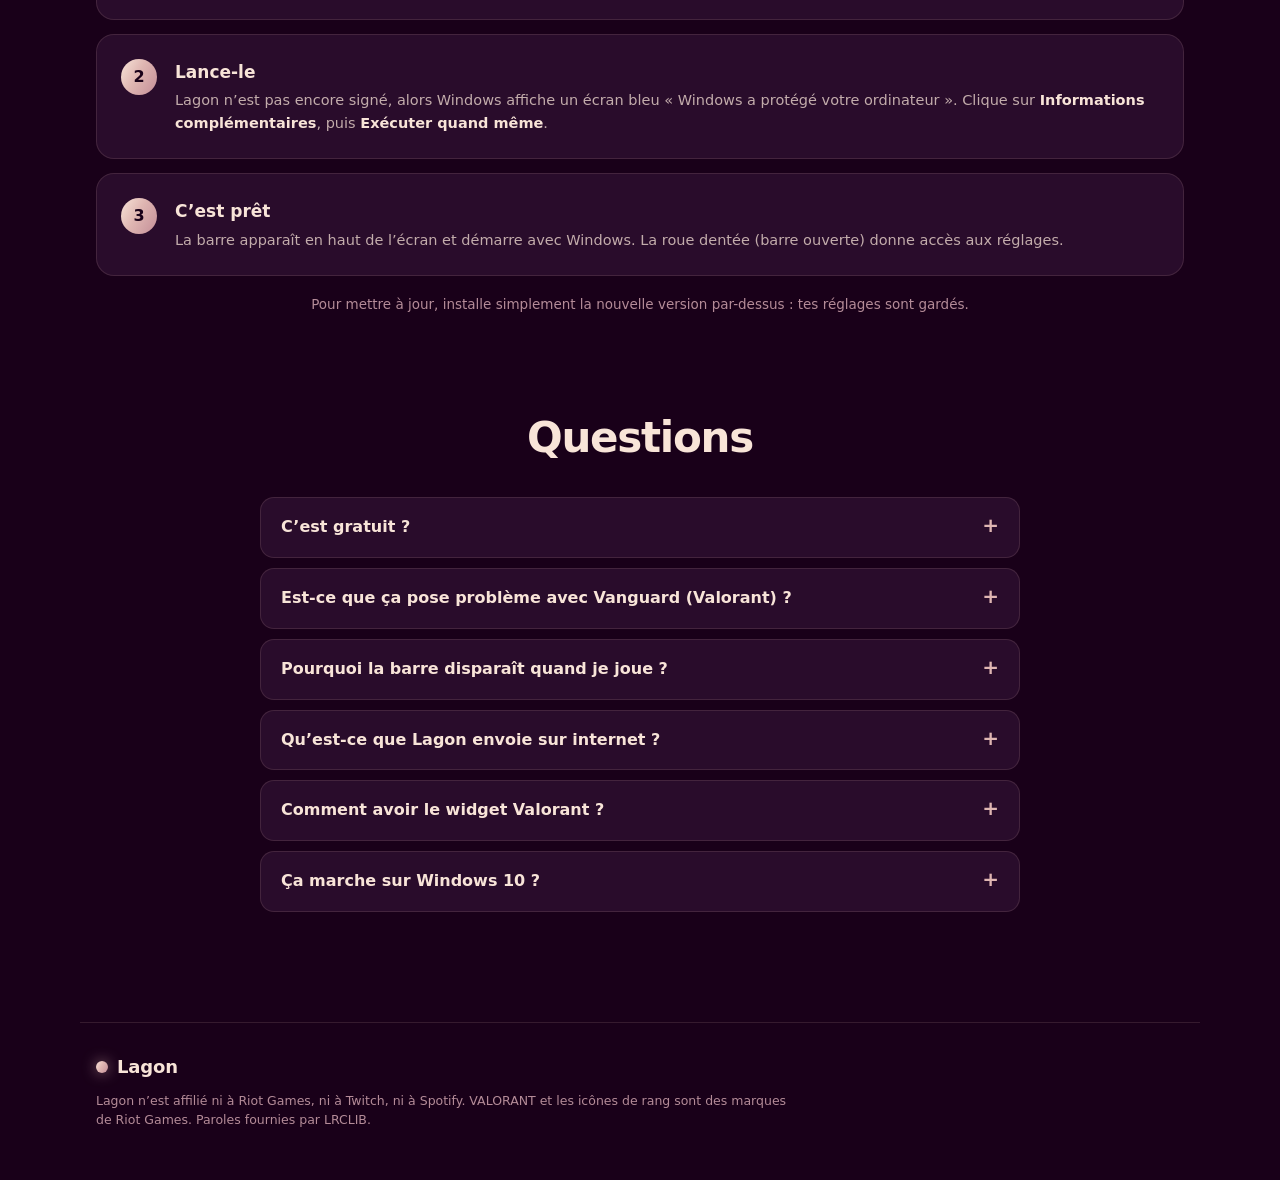
==== commit de1e4ea5: "Version 0.17.1 : clip à la voix, module Clips, étoile d'ancienneté" ====
--- a/index.html
+++ b/index.html
@@ -42,7 +42,7 @@
         </a>
         <a class="btn ghost" href="#fonctions">Découvrir</a>
       </div>
-      <p class="meta"><span class="dl-version">Version 0.14.4</span> · Windows 10 et 11 · gratuit · 4 Mo</p>
+      <p class="meta"><span class="dl-version">Version 0.17.1</span> · Windows 10 et 11 · gratuit · 4 Mo</p>
     </div>
   </section>
 
@@ -136,7 +136,7 @@
         <span class="n">1</span>
         <div><h3>Télécharge l’installateur</h3><p>Toujours la dernière version. Pas besoin de droits administrateur.</p>
           <a class="btn dl-link" href="#">Télécharger pour Windows</a>
-          <p class="meta"><span class="dl-version">Version 0.14.4</span> · <a class="dl-notes" href="#">Nouveautés</a></p></div>
+          <p class="meta"><span class="dl-version">Version 0.17.1</span> · <a class="dl-notes" href="#">Nouveautés</a></p></div>
       </li>
       <li>
         <span class="n">2</span>
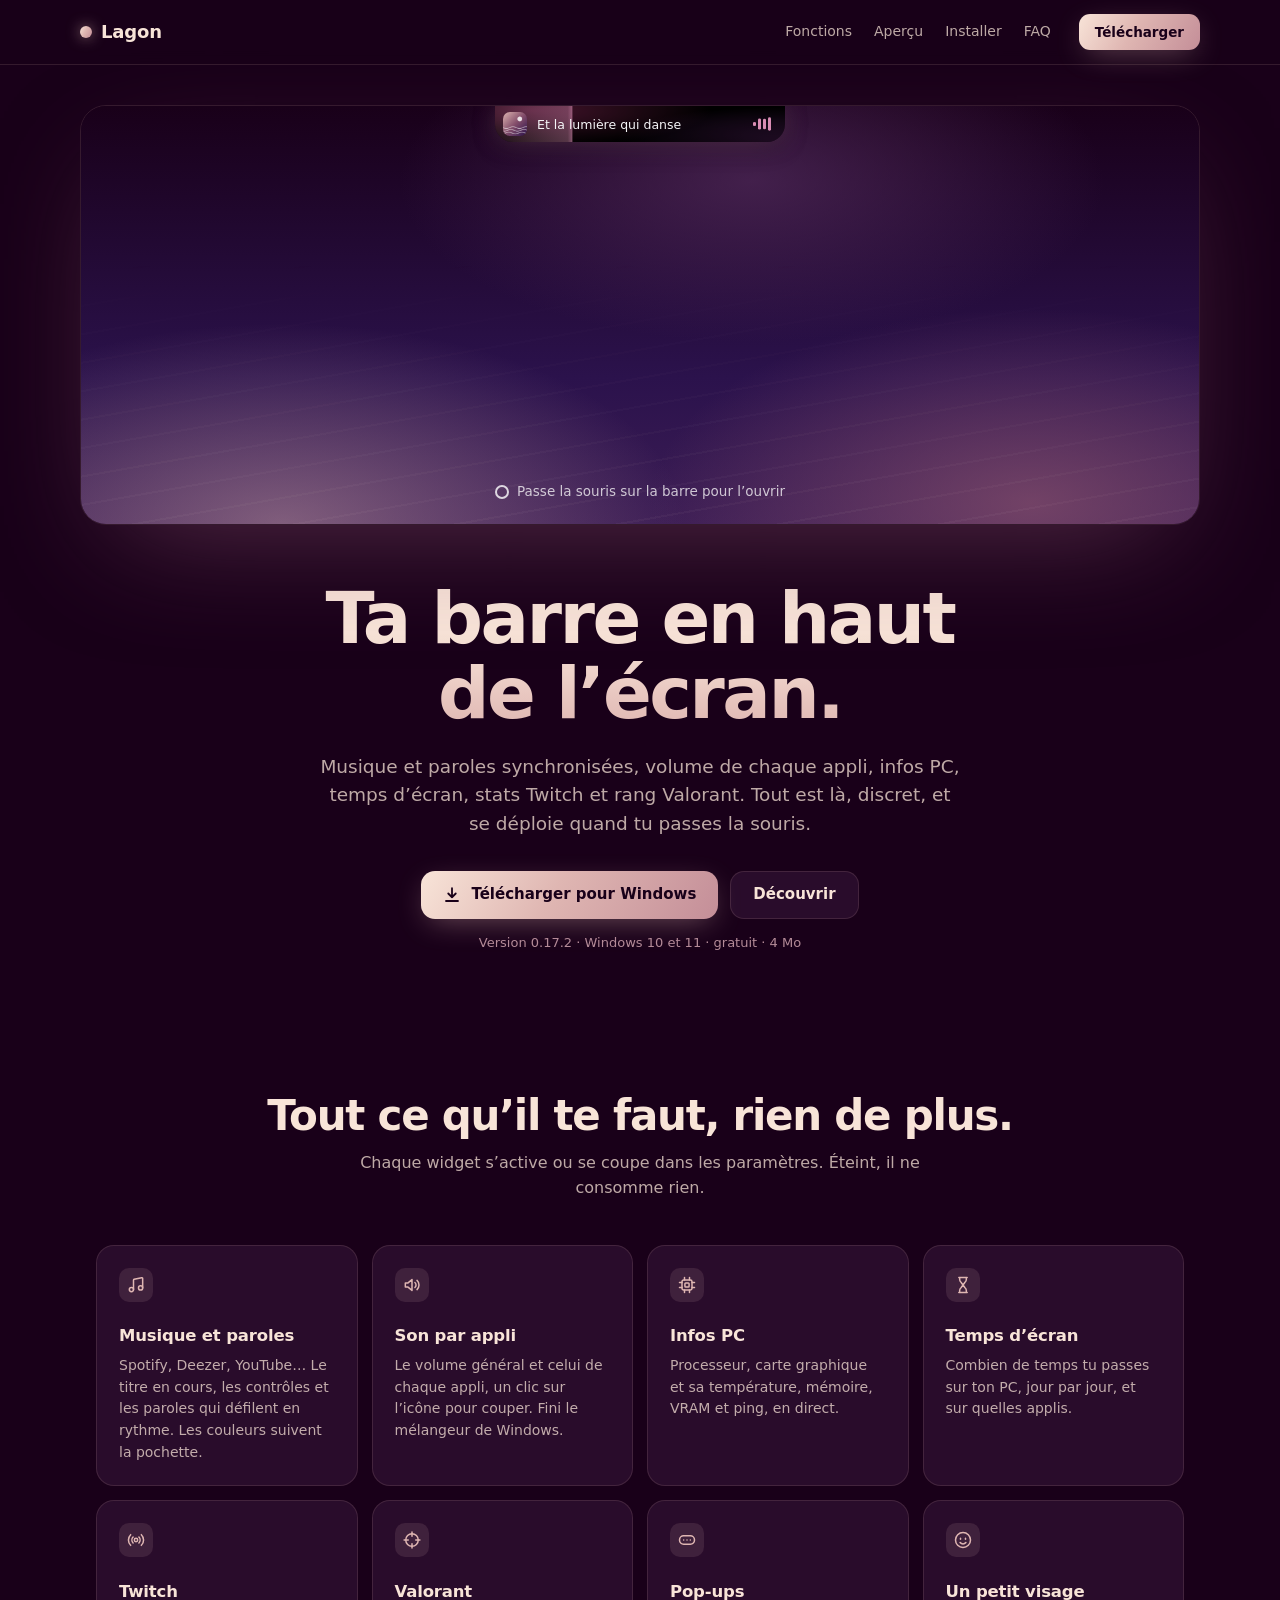
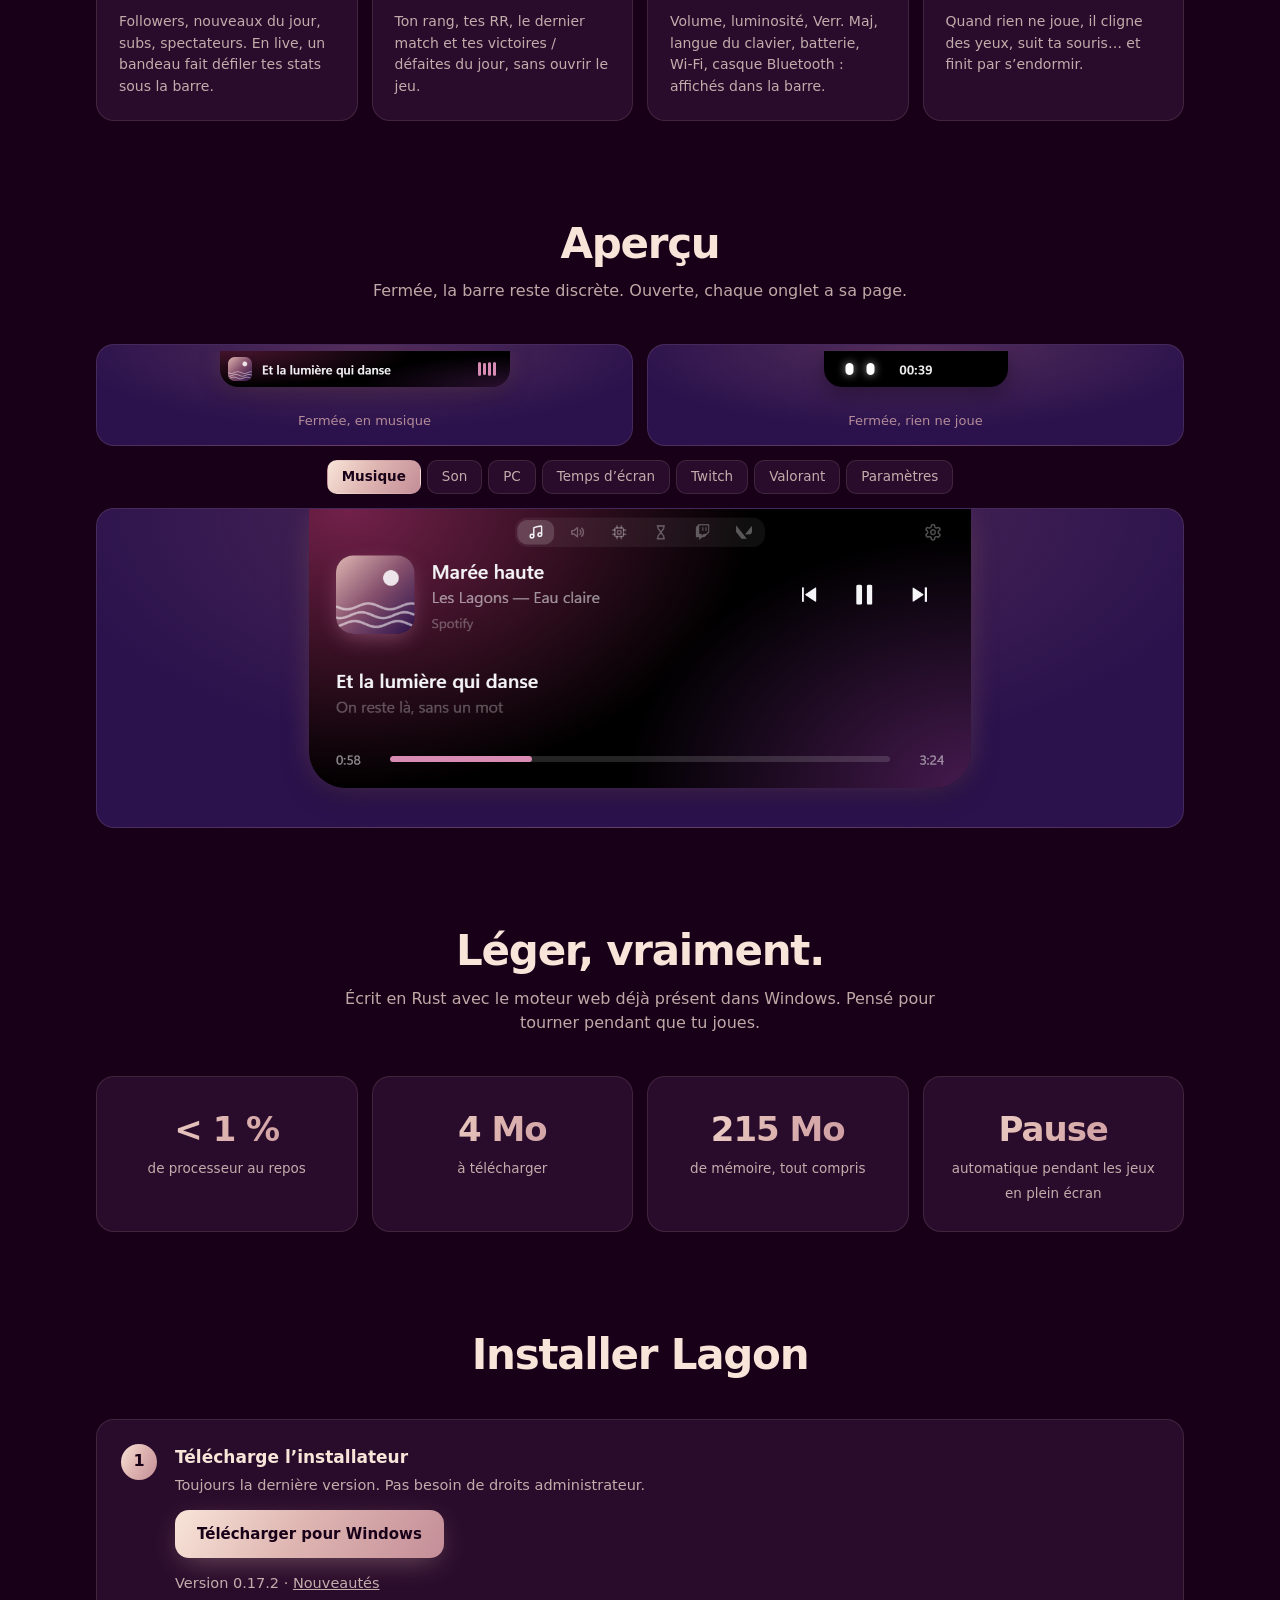
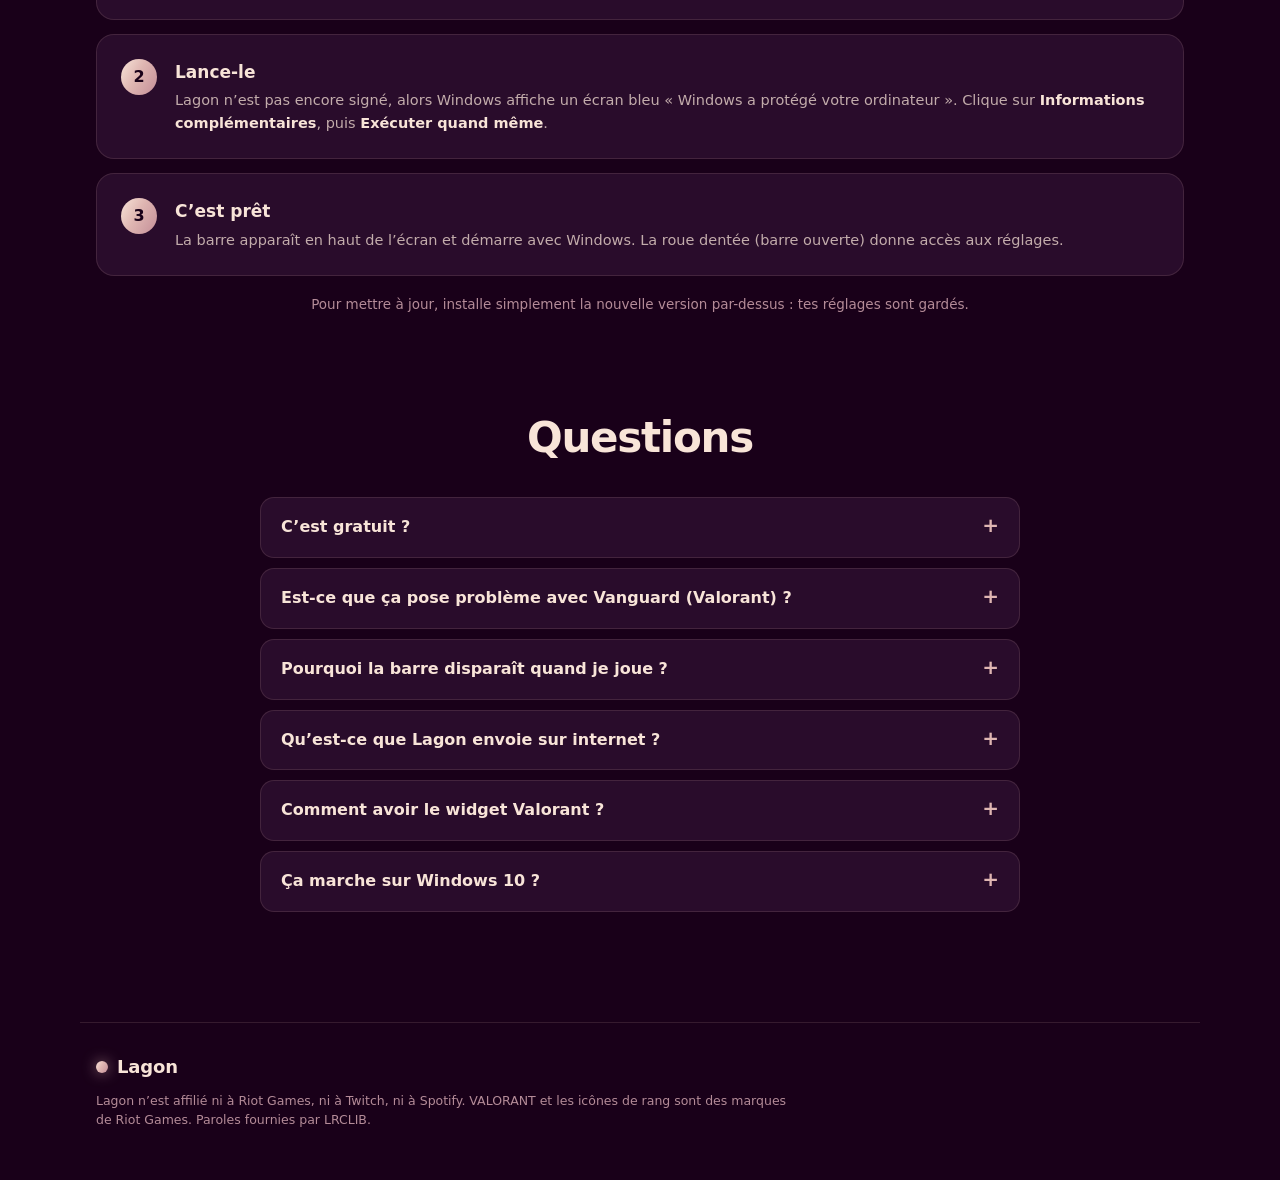
==== commit aec036a1: "Version 0.17.2 : étoile d'ancienneté en haut à gauche" ====
--- a/index.html
+++ b/index.html
@@ -42,7 +42,7 @@
         </a>
         <a class="btn ghost" href="#fonctions">Découvrir</a>
       </div>
-      <p class="meta"><span class="dl-version">Version 0.17.1</span> · Windows 10 et 11 · gratuit · 4 Mo</p>
+      <p class="meta"><span class="dl-version">Version 0.17.2</span> · Windows 10 et 11 · gratuit · 4 Mo</p>
     </div>
   </section>
 
@@ -136,7 +136,7 @@
         <span class="n">1</span>
         <div><h3>Télécharge l’installateur</h3><p>Toujours la dernière version. Pas besoin de droits administrateur.</p>
           <a class="btn dl-link" href="#">Télécharger pour Windows</a>
-          <p class="meta"><span class="dl-version">Version 0.17.1</span> · <a class="dl-notes" href="#">Nouveautés</a></p></div>
+          <p class="meta"><span class="dl-version">Version 0.17.2</span> · <a class="dl-notes" href="#">Nouveautés</a></p></div>
       </li>
       <li>
         <span class="n">2</span>
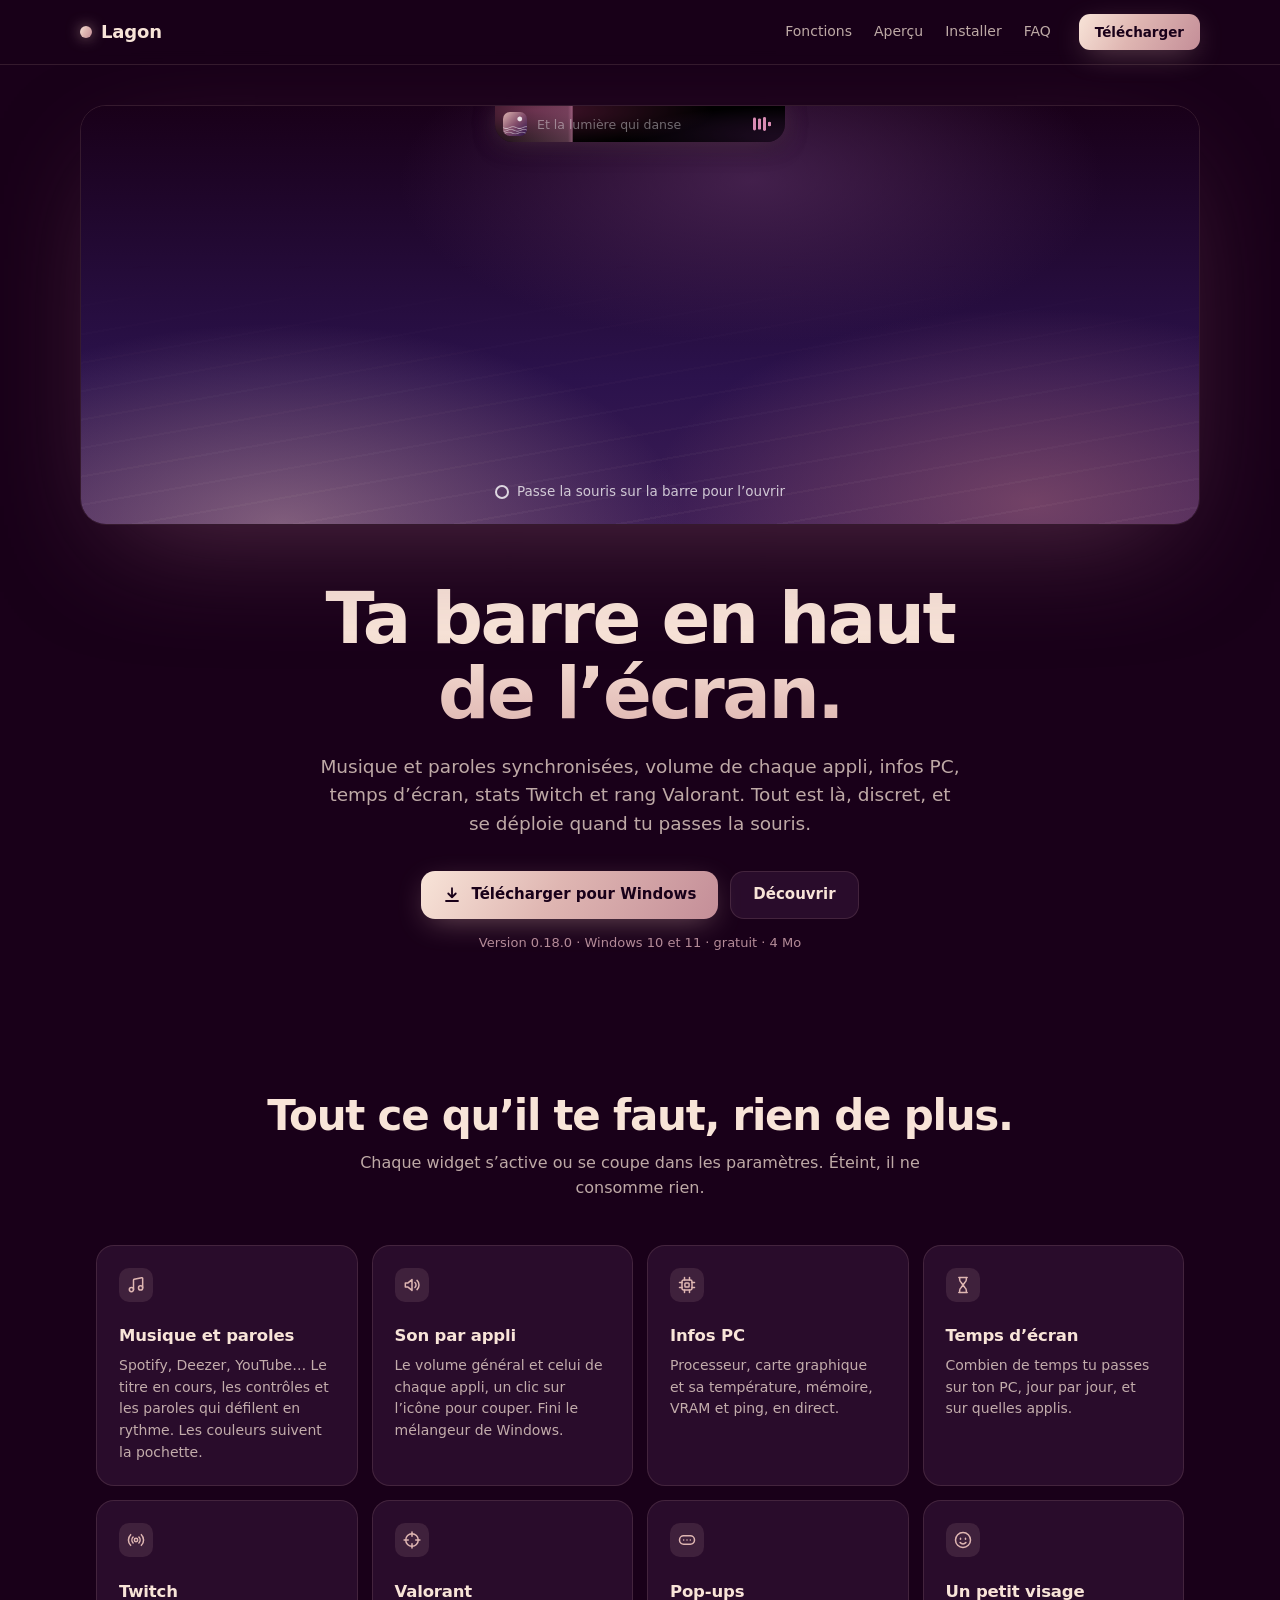
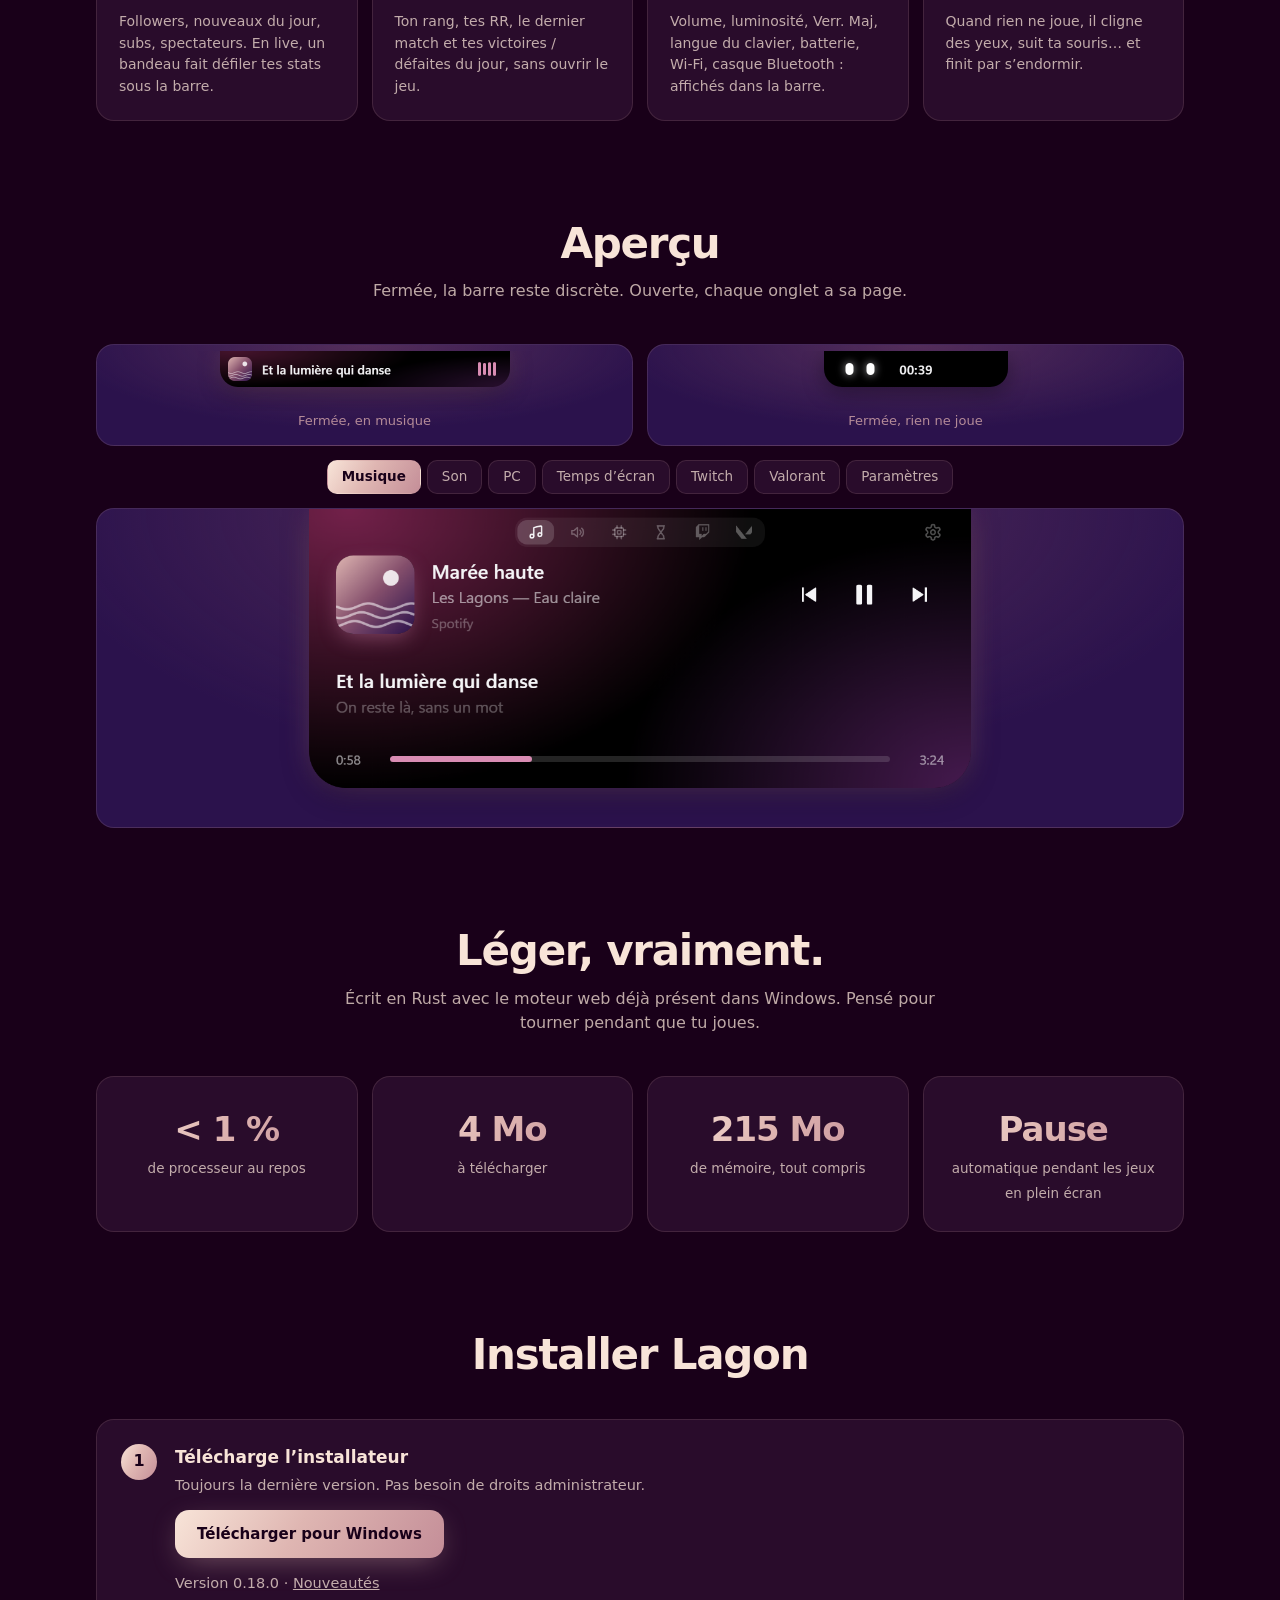
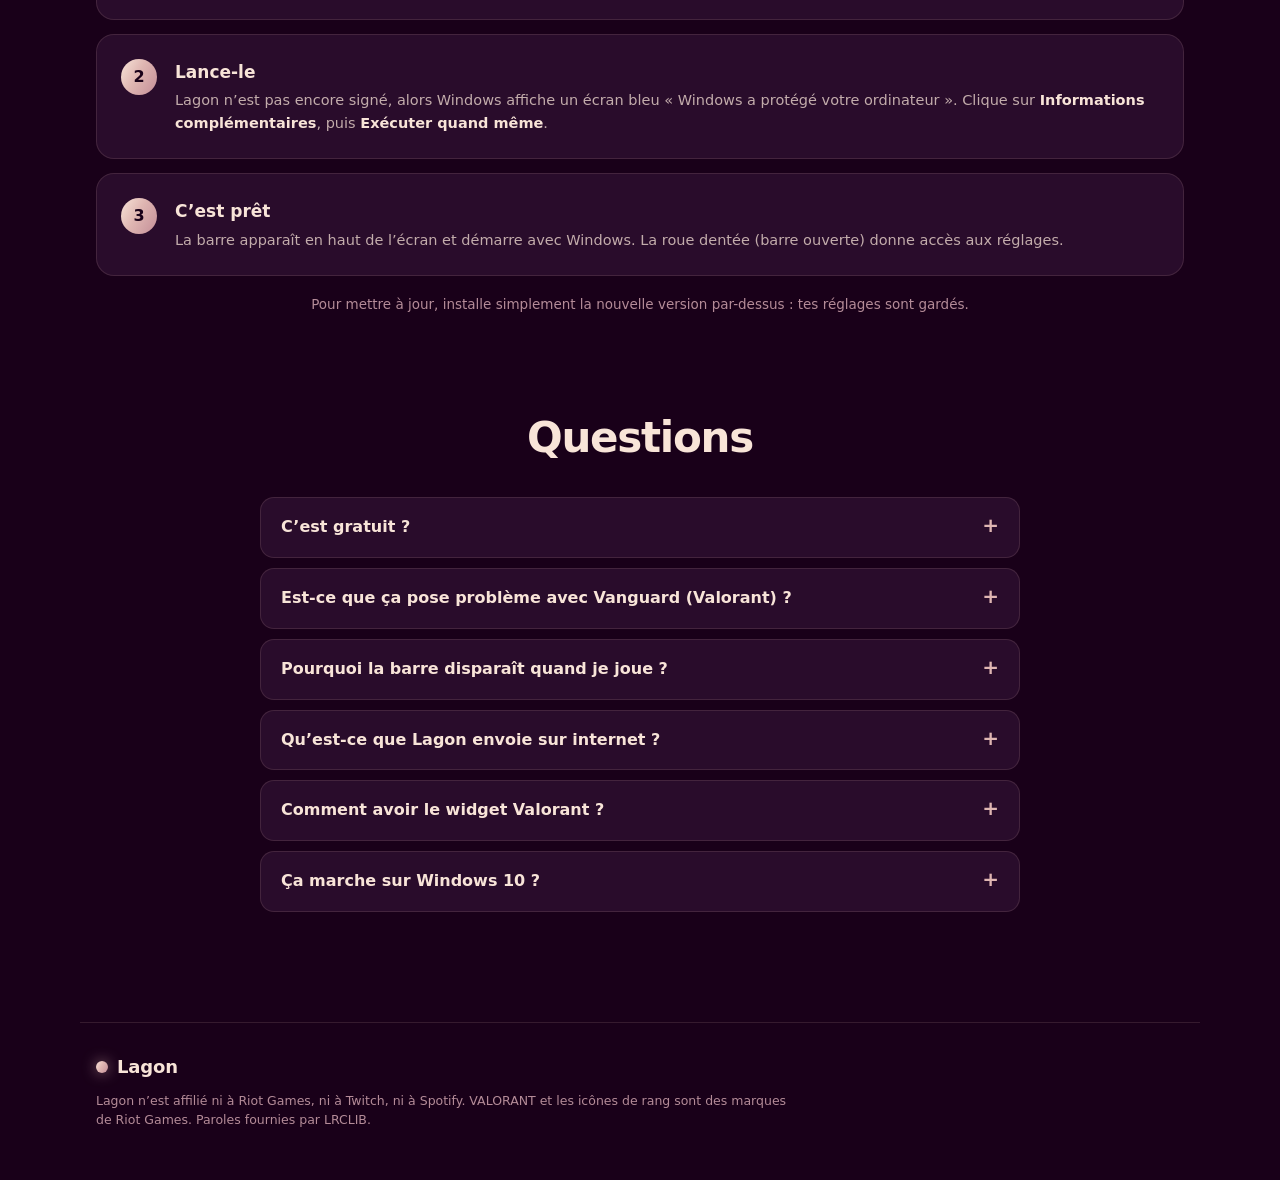
==== commit 2c8bf743: "Version 0.18.0" ====
--- a/index.html
+++ b/index.html
@@ -42,7 +42,7 @@
         </a>
         <a class="btn ghost" href="#fonctions">Découvrir</a>
       </div>
-      <p class="meta"><span class="dl-version">Version 0.17.2</span> · Windows 10 et 11 · gratuit · 4 Mo</p>
+      <p class="meta"><span class="dl-version">Version 0.18.0</span> · Windows 10 et 11 · gratuit · 4 Mo</p>
     </div>
   </section>
 
@@ -136,7 +136,7 @@
         <span class="n">1</span>
         <div><h3>Télécharge l’installateur</h3><p>Toujours la dernière version. Pas besoin de droits administrateur.</p>
           <a class="btn dl-link" href="#">Télécharger pour Windows</a>
-          <p class="meta"><span class="dl-version">Version 0.17.2</span> · <a class="dl-notes" href="#">Nouveautés</a></p></div>
+          <p class="meta"><span class="dl-version">Version 0.18.0</span> · <a class="dl-notes" href="#">Nouveautés</a></p></div>
       </li>
       <li>
         <span class="n">2</span>
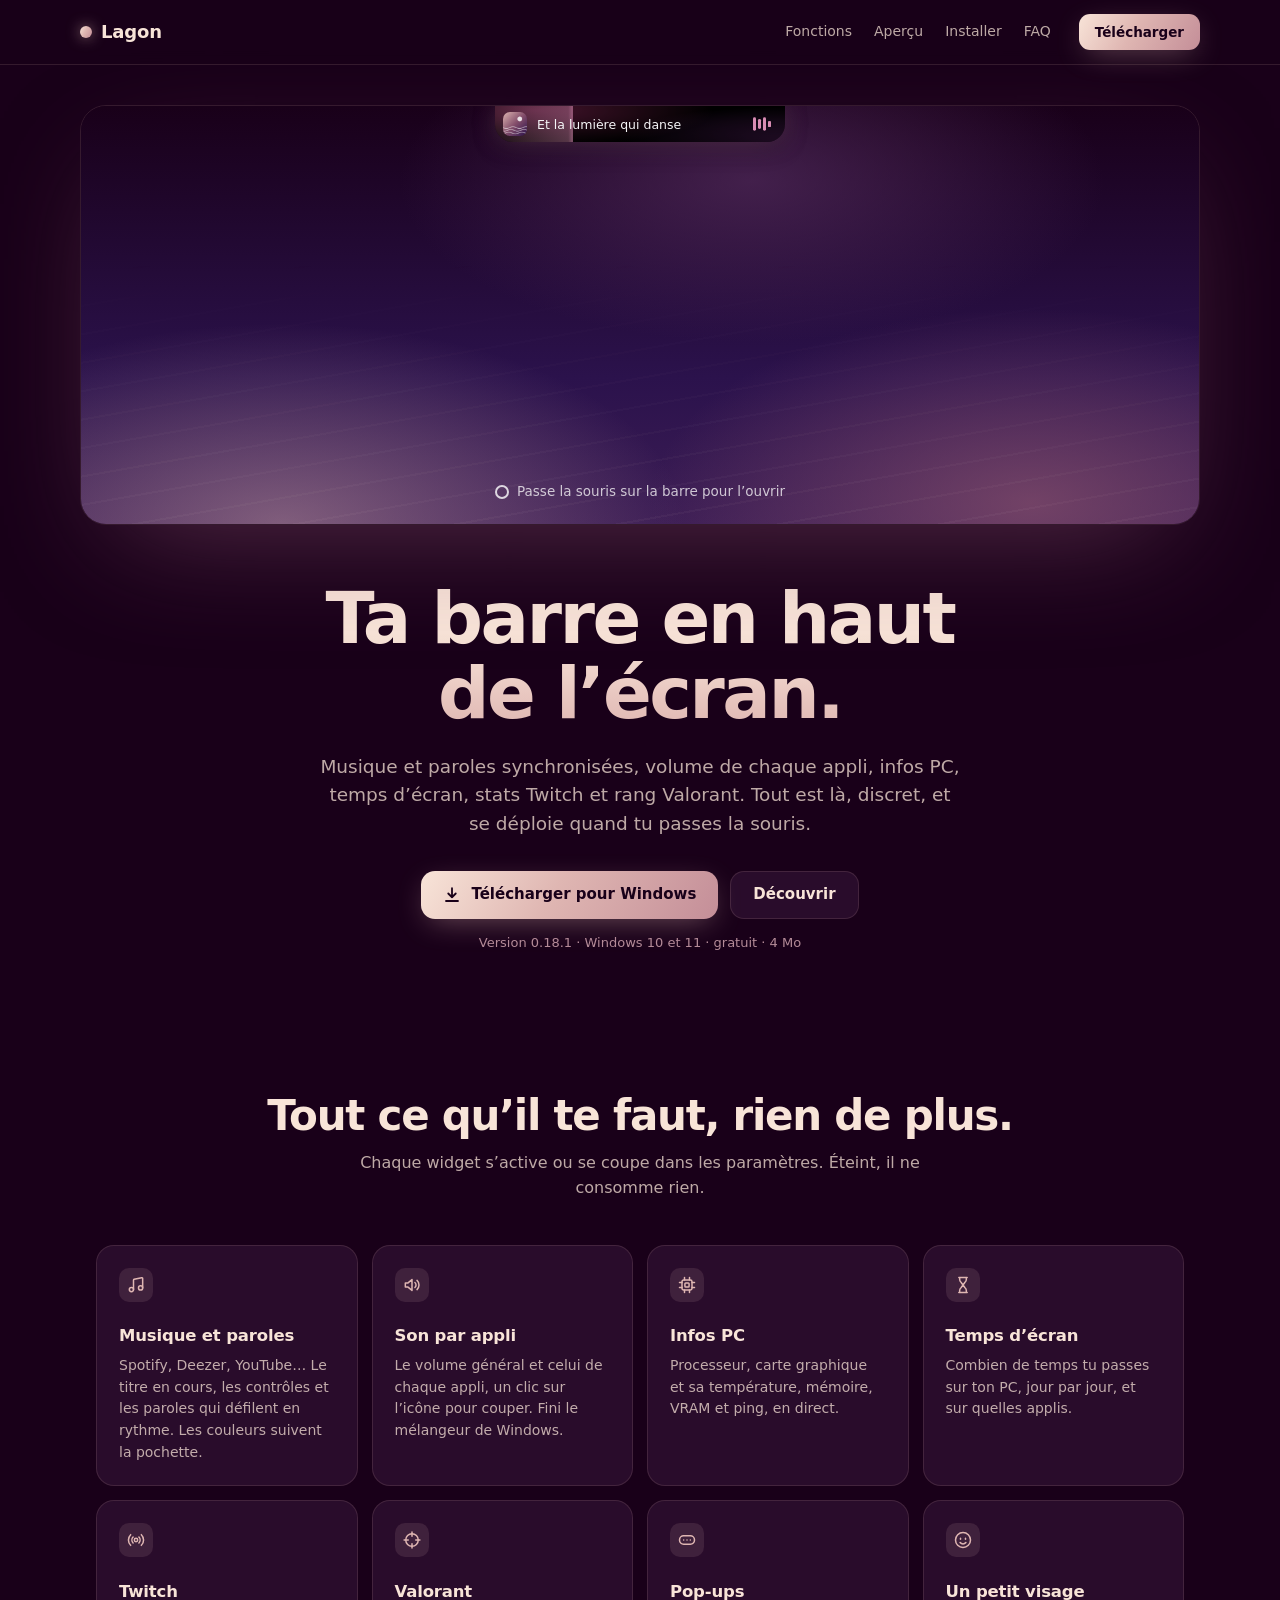
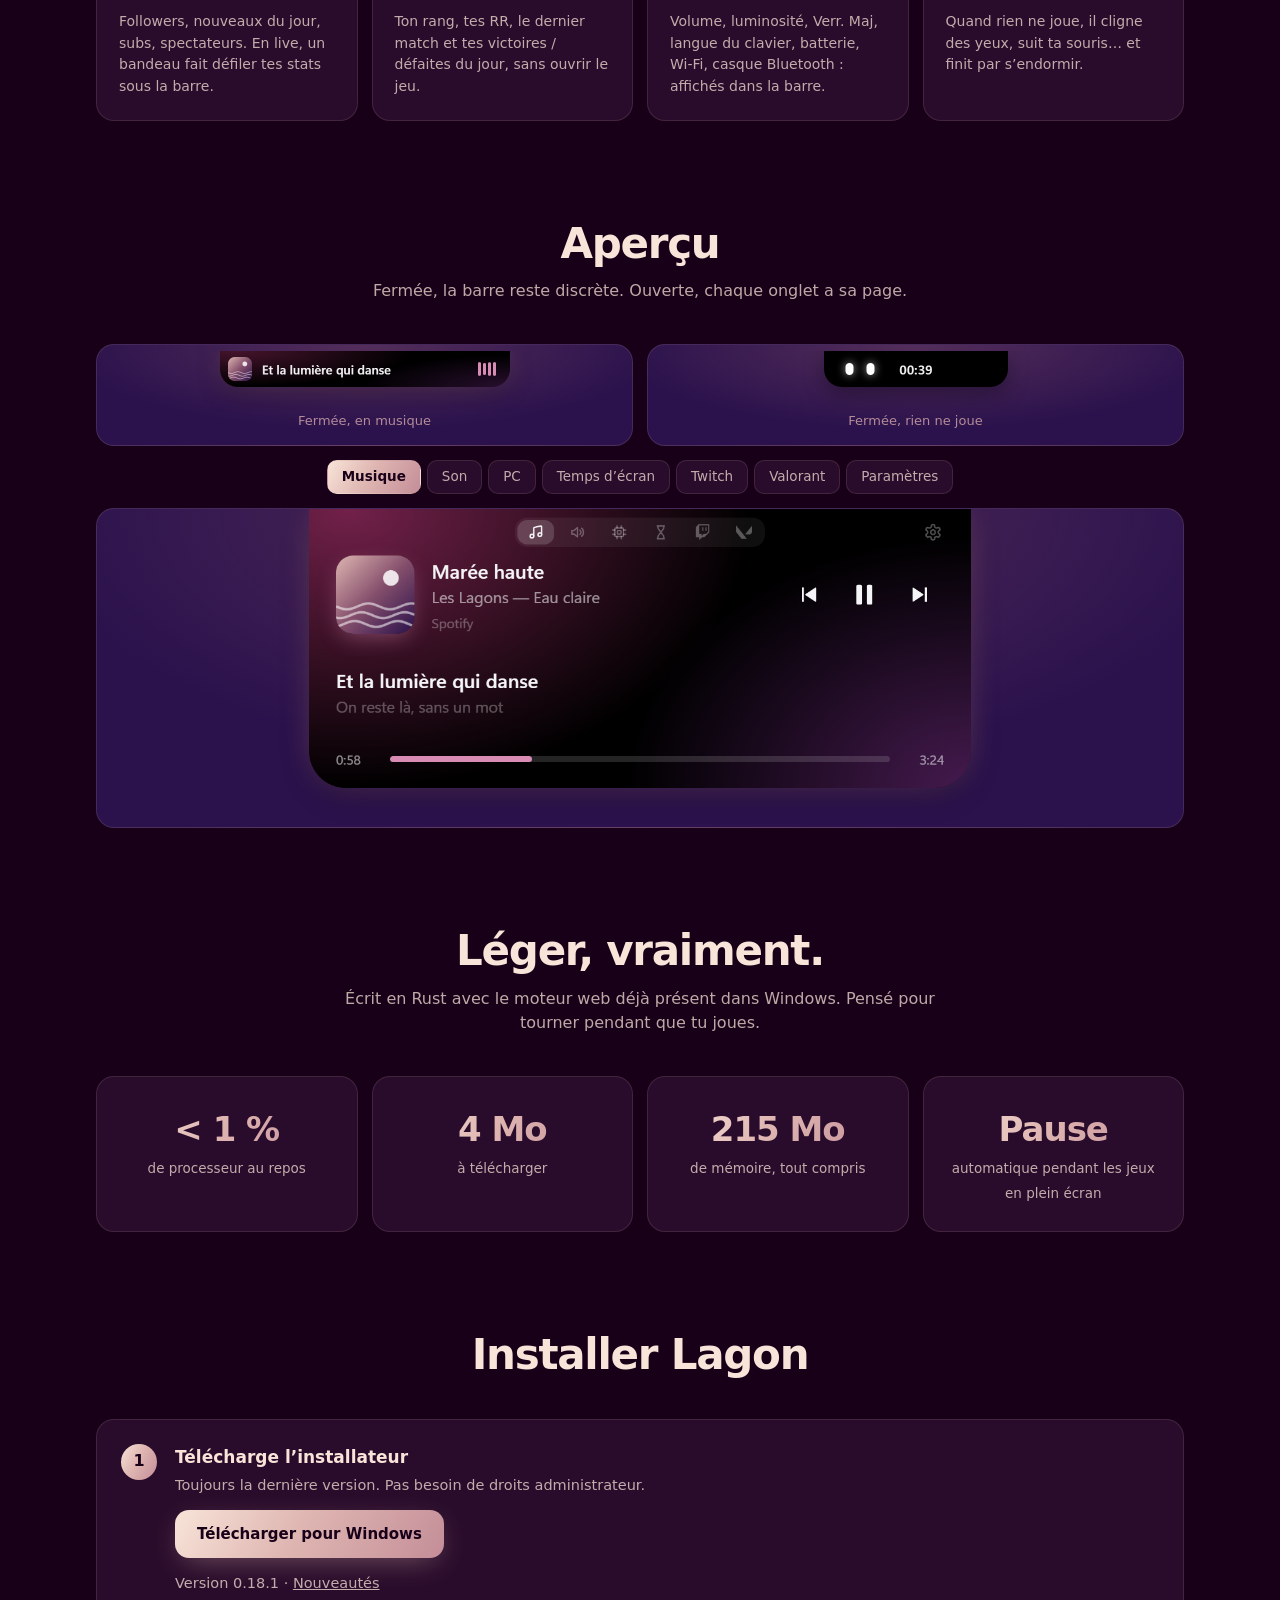
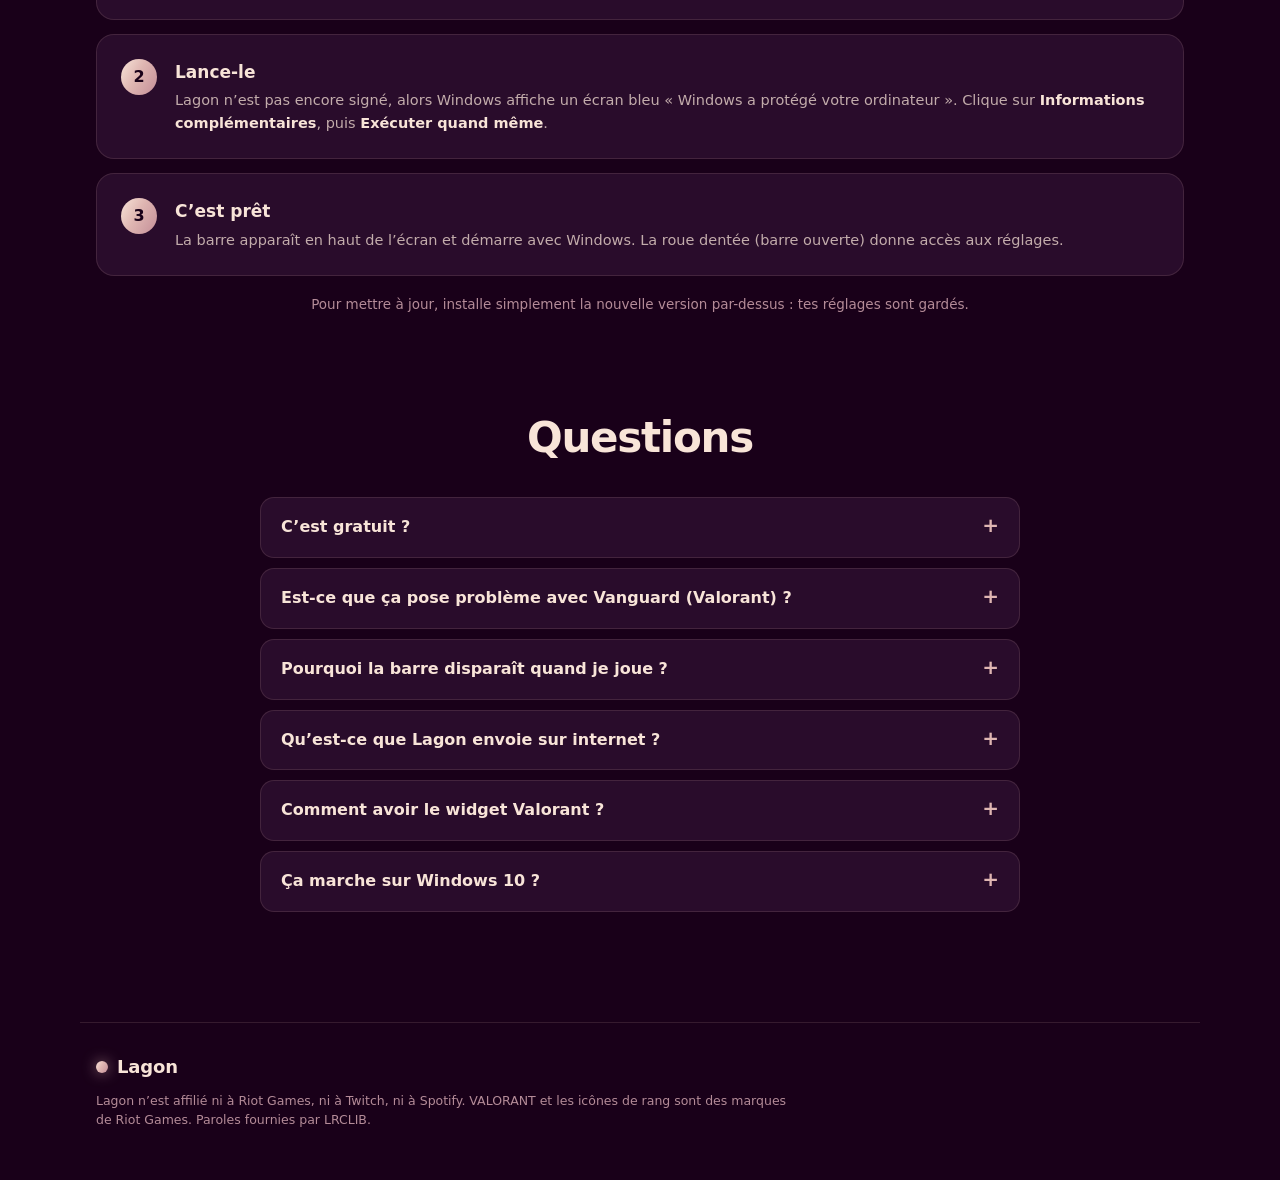
==== commit 95646bf4: "Version 0.18.1" ====
--- a/index.html
+++ b/index.html
@@ -42,7 +42,7 @@
         </a>
         <a class="btn ghost" href="#fonctions">Découvrir</a>
       </div>
-      <p class="meta"><span class="dl-version">Version 0.18.0</span> · Windows 10 et 11 · gratuit · 4 Mo</p>
+      <p class="meta"><span class="dl-version">Version 0.18.1</span> · Windows 10 et 11 · gratuit · 4 Mo</p>
     </div>
   </section>
 
@@ -136,7 +136,7 @@
         <span class="n">1</span>
         <div><h3>Télécharge l’installateur</h3><p>Toujours la dernière version. Pas besoin de droits administrateur.</p>
           <a class="btn dl-link" href="#">Télécharger pour Windows</a>
-          <p class="meta"><span class="dl-version">Version 0.18.0</span> · <a class="dl-notes" href="#">Nouveautés</a></p></div>
+          <p class="meta"><span class="dl-version">Version 0.18.1</span> · <a class="dl-notes" href="#">Nouveautés</a></p></div>
       </li>
       <li>
         <span class="n">2</span>
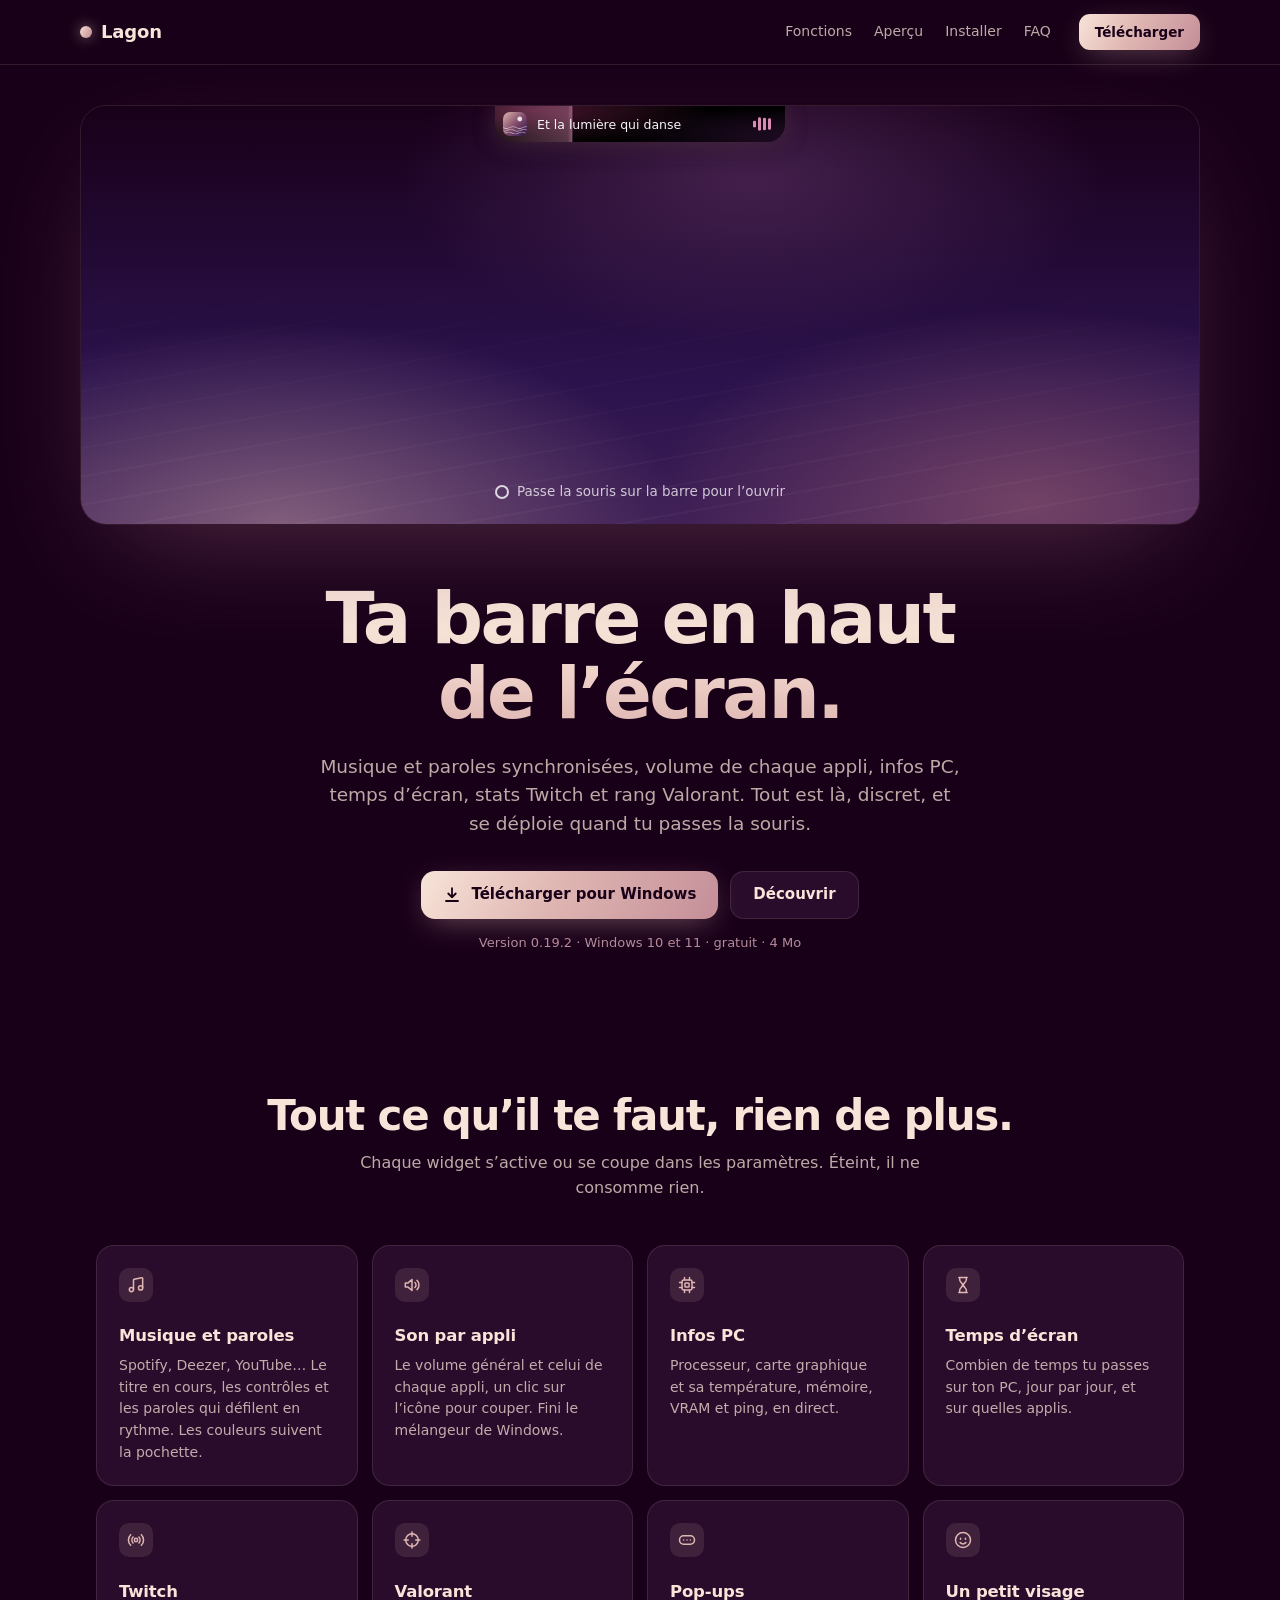
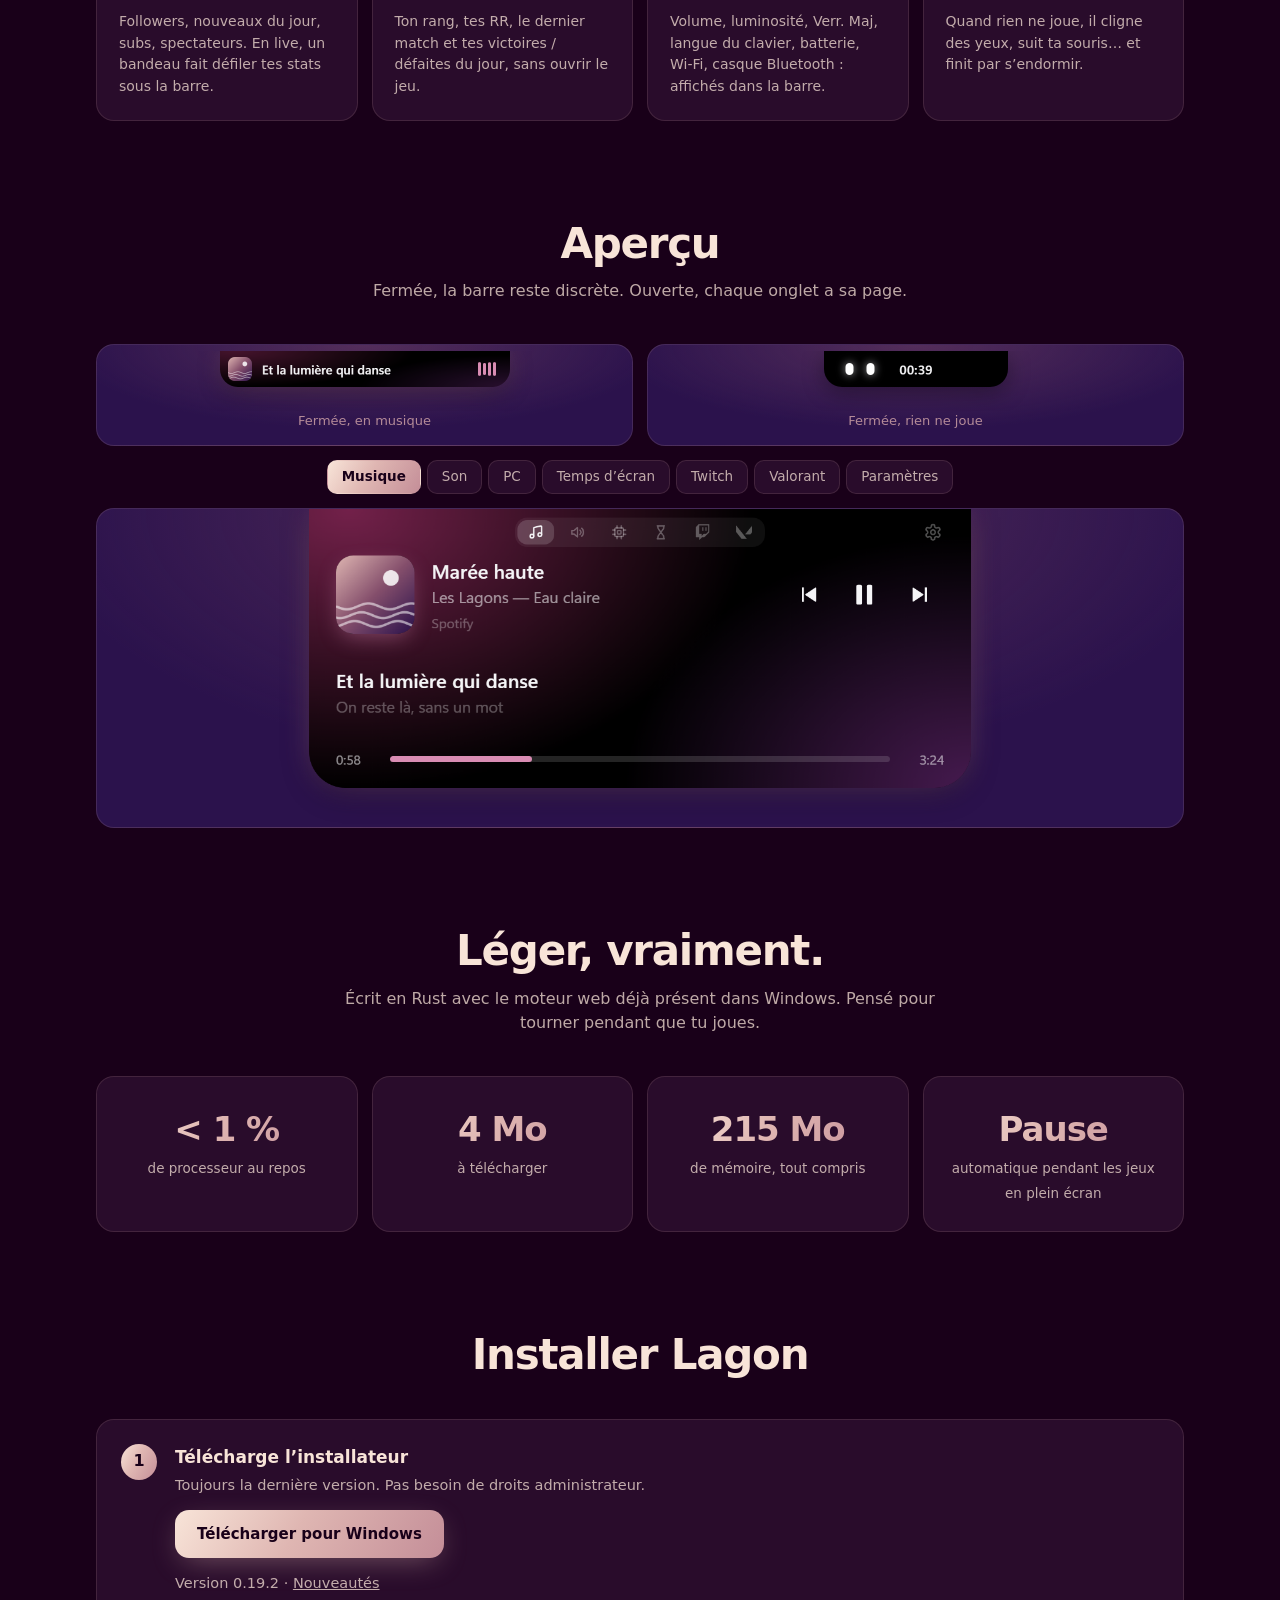
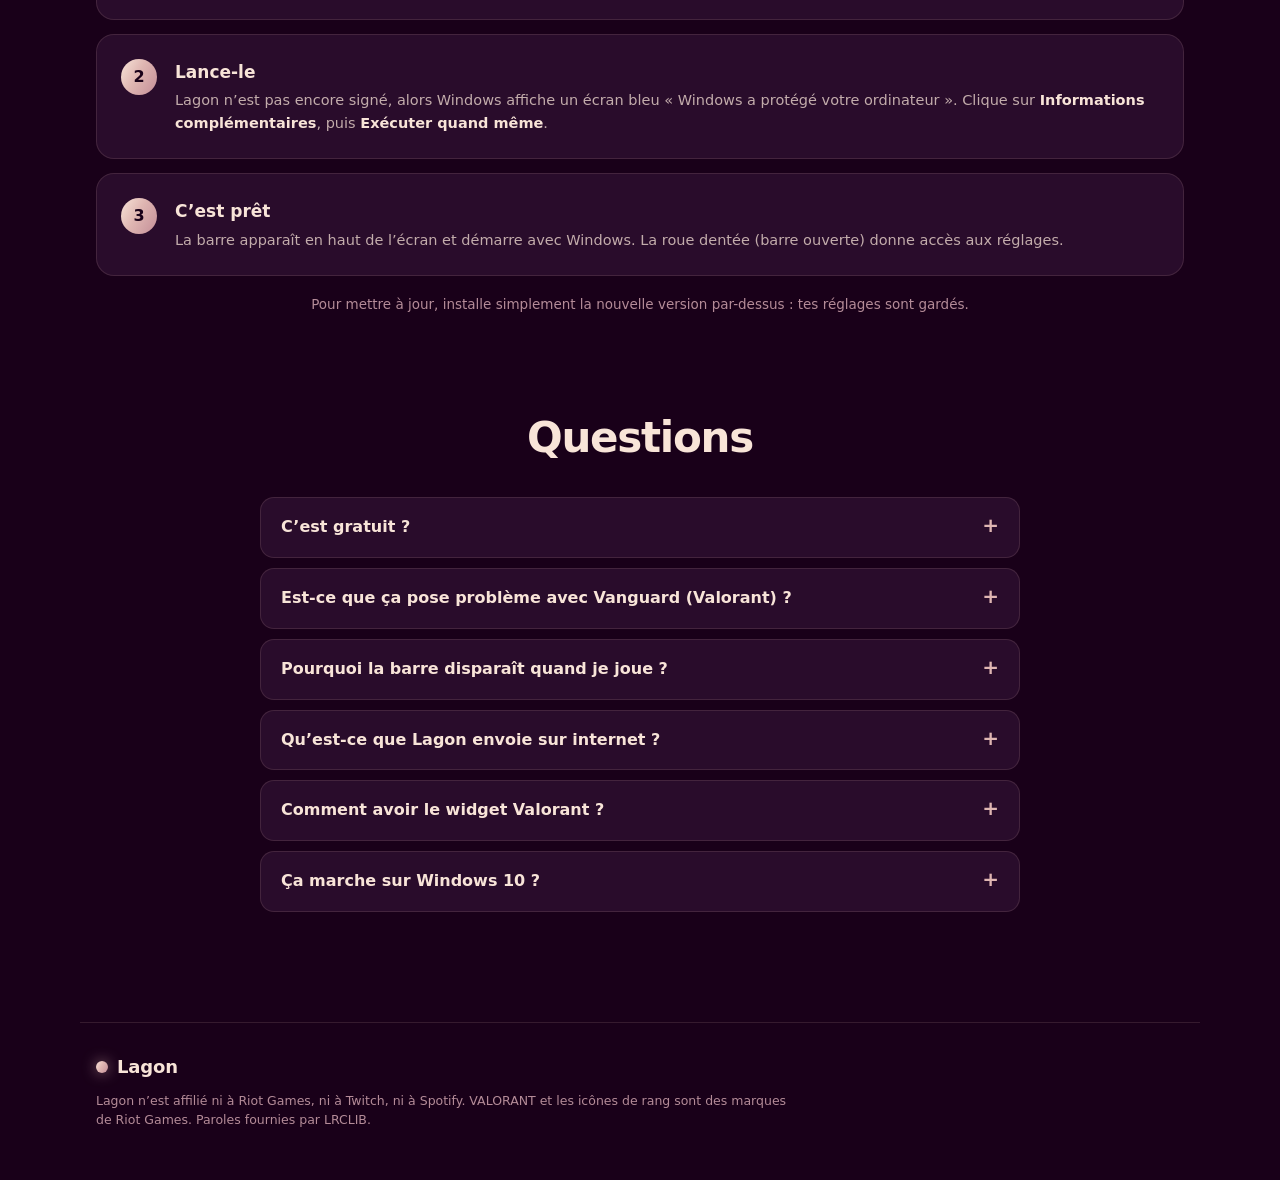
==== commit 3c4c688d: "Version 0.19.2" ====
--- a/index.html
+++ b/index.html
@@ -42,7 +42,7 @@
         </a>
         <a class="btn ghost" href="#fonctions">Découvrir</a>
       </div>
-      <p class="meta"><span class="dl-version">Version 0.18.1</span> · Windows 10 et 11 · gratuit · 4 Mo</p>
+      <p class="meta"><span class="dl-version">Version 0.19.2</span> · Windows 10 et 11 · gratuit · 4 Mo</p>
     </div>
   </section>
 
@@ -136,7 +136,7 @@
         <span class="n">1</span>
         <div><h3>Télécharge l’installateur</h3><p>Toujours la dernière version. Pas besoin de droits administrateur.</p>
           <a class="btn dl-link" href="#">Télécharger pour Windows</a>
-          <p class="meta"><span class="dl-version">Version 0.18.1</span> · <a class="dl-notes" href="#">Nouveautés</a></p></div>
+          <p class="meta"><span class="dl-version">Version 0.19.2</span> · <a class="dl-notes" href="#">Nouveautés</a></p></div>
       </li>
       <li>
         <span class="n">2</span>
